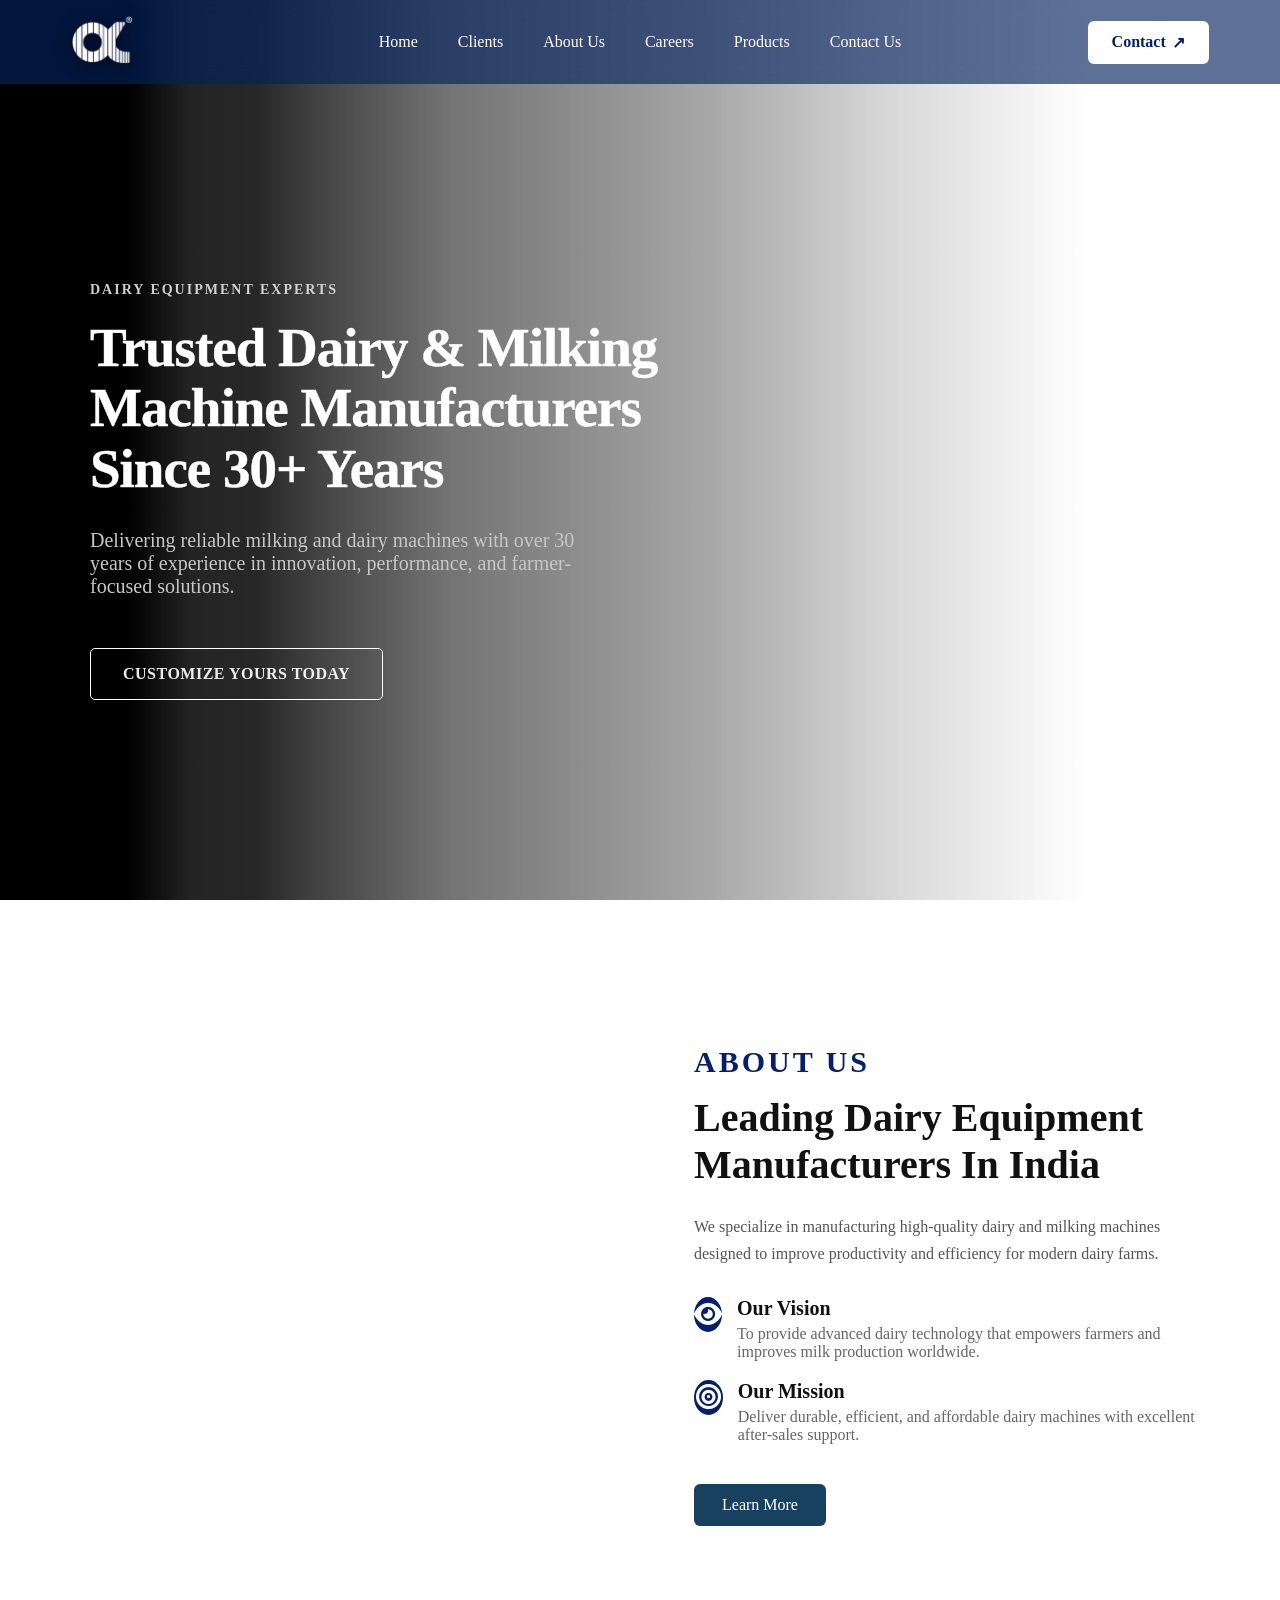
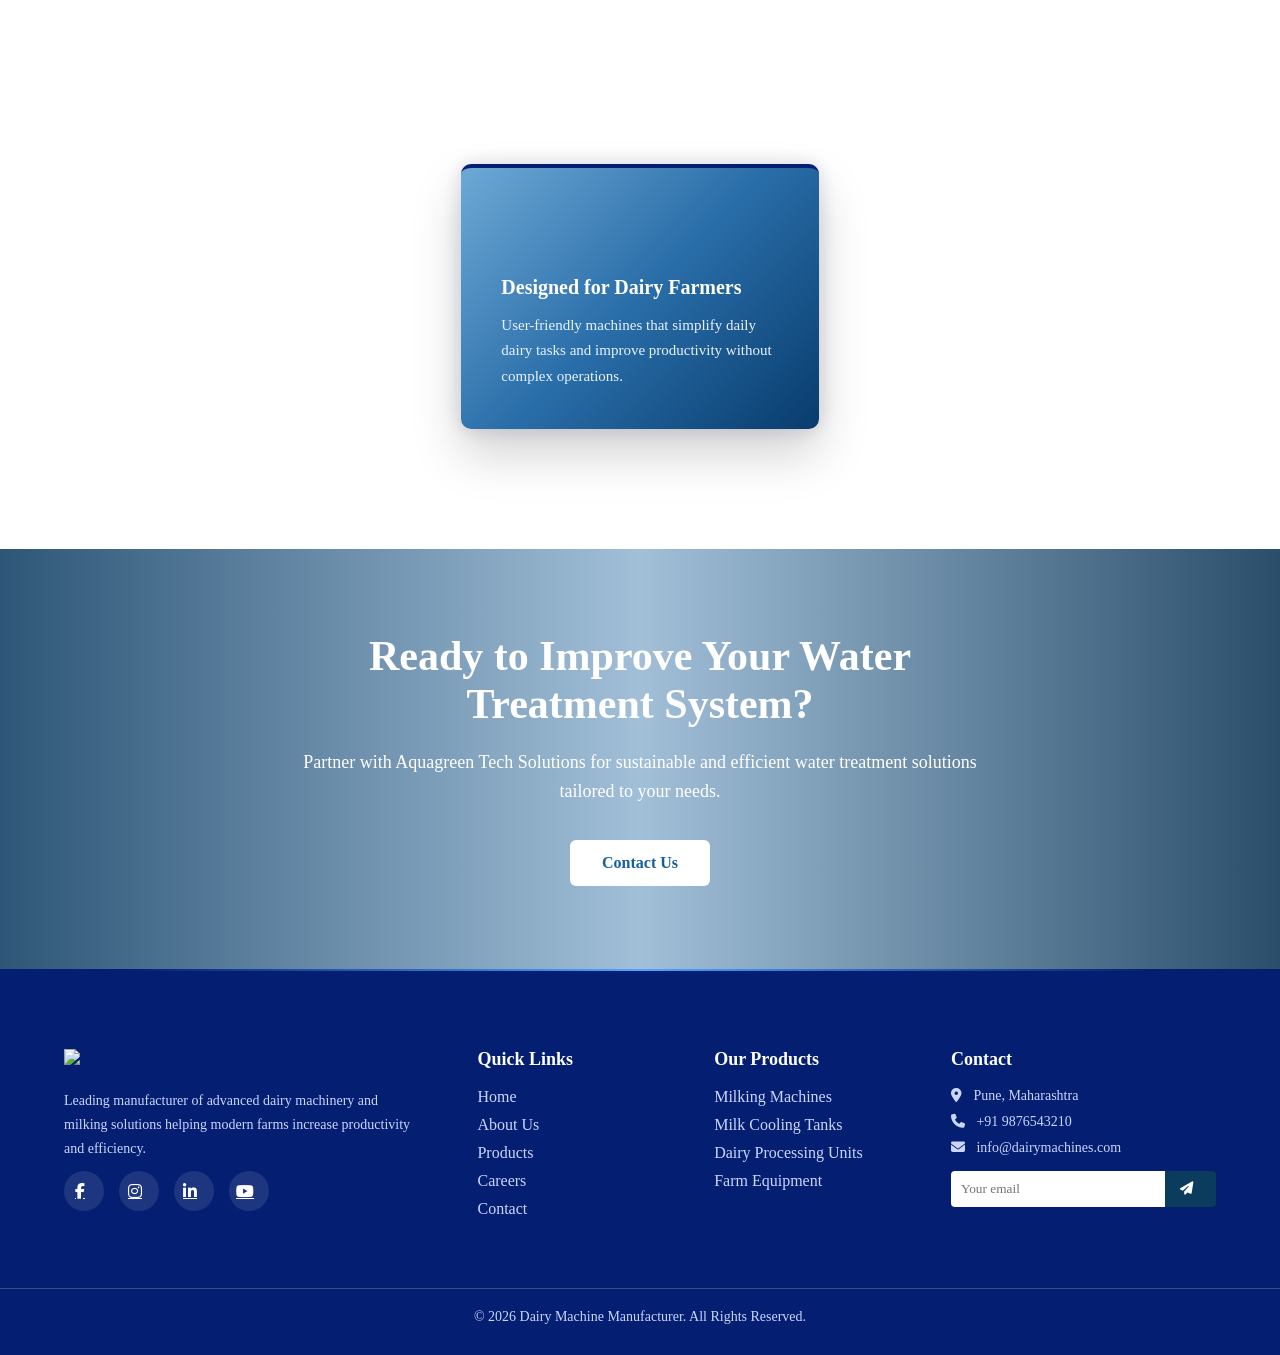
==== index.html @ 00db280b "first commit" ====
<!DOCTYPE html>
<html lang="en">

<head>

<meta charset="UTF-8">
<meta name="viewport" content="width=device-width, initial-scale=1.0">

<title>Home</title>

<link rel="stylesheet" href="css/style.css">

<link rel="stylesheet"
href="https://cdnjs.cloudflare.com/ajax/libs/font-awesome/6.5.0/css/all.min.css">
</head>

<body>


<!-- ================================================= -->
<!-- ===================== NAVBAR ===================== -->
<!-- ================================================= -->

<header class="navbar" id="navbar">

<div class="nav-wrapper">

<!-- LEFT LOGO -->

<div class="nav-left">
<img src="Images/logo.png" class="logo">
</div>


<!-- CENTER MENU -->

<nav class="nav-center">

<a href="#">Home</a>
<a href="#">Clients</a>
<a href="#">About Us</a>
<a href="#">Careers</a>
<a href="#">Products</a>
<a href="#">Contact Us</a>

</nav>


<!-- RIGHT BUTTON -->

<div class="nav-right">

<a href="#" class="contact-btn">
Contact
<span>↗</span>
</a>

</div>

</div>

</header>



<!-- ================================================= -->
<!-- ===================== HERO ======================= -->
<!-- ================================================= -->

<section class="hero">

<!-- Background Video -->

<video autoplay muted loop playsinline class="hero-video">
<source src="video/factory.mp4" type="video/mp4">
</video>

<div class="overlay"></div>


<!-- HERO CONTENT -->

<div class="hero-content fade-up">

<span class="small-heading">
DAIRY EQUIPMENT EXPERTS
</span>

<h1>
Trusted Dairy & Milking <br>
Machine Manufacturers <br>
Since 30+ Years
</h1>

<p>

Delivering reliable milking and dairy machines with over
30 years of experience in innovation, performance,
and farmer-focused solutions.

</p>

<a href="#" class="hero-btn">
CUSTOMIZE YOURS TODAY
</a>

</div>

</section>



<!-- ================================================= -->
<!-- ===================== ABOUT ====================== -->
<!-- ================================================= -->

<section class="about">

<div class="about-container">


<!-- LEFT IMAGE COLLAGE -->

<div class="about-images">

<div class="img-card main-img reveal-left">
<img src="Images/about1.jpg">
</div>

<div class="img-card top-img reveal-left">
<img src="Images/about2.jpg">
</div>

<div class="img-card bottom-img reveal-left">
<img src="Images/about3.jpg">
</div>

<div class="experience-badge reveal-left">

<span class="icon">🏆</span>

<div>
<h3>25+</h3>
<p>Years Of Experience</p>
</div>

</div>

</div>



<!-- RIGHT CONTENT -->

<div class="about-content reveal-right">

<span class="section-tag">ABOUT US</span>

<h1>
Leading Dairy Equipment <br>
Manufacturers In India
</h1>

<p class="about-text">

We specialize in manufacturing high-quality dairy
and milking machines designed to improve productivity
and efficiency for modern dairy farms.

</p>


<div class="about-points">

<!-- Vision -->

<div class="point">

<div class="icon">
<i class="fa-solid fa-eye"></i>
</div>

<div>

<h4>Our Vision</h4>

<p>
To provide advanced dairy technology that empowers
farmers and improves milk production worldwide.
</p>

</div>

</div>


<!-- Mission -->

<div class="point">

<div class="icon">
<i class="fa-solid fa-bullseye"></i>
</div>

<div>

<h4>Our Mission</h4>

<p>
Deliver durable, efficient, and affordable dairy
machines with excellent after-sales support.
</p>

</div>

</div>

</div>


<a href="#" class="about-btn">
Learn More
</a>

</div>

</div>

</section>



<!-- ================================================= -->
<!-- ================== PRODUCT SECTION =============== -->
<!-- ================================================= -->

<section class="product-section">


<div class="section-head reveal">

<span>OUR PRODUCTS</span>

<h2>Dairy Equipment & Milking Machines</h2>

</div>

<div class="product-wrapper reveal">

<!-- LEFT CONTENT -->
<div class="product-left reveal">

<!-- PRODUCT CONTENT WRAPPER (For Animation) -->
<div id="productContent">
<h2 id="title">Milk Analyzers</h2>
<h4 id="subtitle">
Automatic Pallet Wrapper
</h4>

<p id="description">
We specialize in manufacturing high-quality dairy
machines designed to improve productivity
and efficiency for modern dairy farms.
</p>

<button class="read-btn reveal">
READ MORE →
</button>

</div>


<!-- NAVIGATION LINES -->

<div class="nav-lines reveal">

<span onclick="changeProduct(0)"
class="line active"></span>

<span onclick="changeProduct(1)"
class="line"></span>

<span onclick="changeProduct(2)"
class="line"></span>

<span onclick="changeProduct(3)"
class="line"></span>

</div>
</div>

<!-- RIGHT IMAGE -->

<div class="product-right reveal">

<div class="product-image-box">

<img id="productImage"
src="Images/REIL-EMT.png">
</div>
</div>
</div>
</section>


<!-- =============================== -->
<!-- WHY CHOOSE US -->
<!-- =============================== -->

<section class="why-section reveal">

<div class="why-container">

<div class="why-top reveal">

<div class="why-left reveal">

<span>WHY CHOOSE US</span>

<h2>Make Your Dairy Operations Trustworthy</h2>

</div>


<div class="why-right reveal">

<p>
Our dairy and milking machines are designed to deliver reliability, hygiene, and efficiency for modern dairy farms.
With years of engineering expertise, we help farmers
increase productivity while maintaining milk quality.
</p>

<a href="#" class="why-btn reveal">Know More</a>

</div>

</div>


<div class="why-cards reveal">

<div class="why-card reveal">

<div class="icon-circle reveal">
<i class="fa-solid fa-gears"></i>
</div>

<h3>Advanced Milking Technology</h3>

<p>
Our machines use modern dairy engineering
to ensure faster and hygienic milking operations
for every farm.
</p>

</div>



<div class="why-card middle-card reveal">

<div class="icon-circle reveal">
<i class="fa-solid fa-cow"></i>
</div>

<h3>Designed for Dairy Farmers</h3>

<p>
User-friendly machines that simplify
daily dairy tasks and improve productivity
without complex operations.
</p>

</div>



<div class="why-card reveal">

<div class="icon-circle reveal">
<i class="fa-solid fa-award"></i>
</div>

<h3>Durable & Reliable Machines</h3>

<p>
Built using high quality components
to ensure long life, reliability,
and consistent performance.
</p>
</div>
</div>
</div>
</section>

<!-- ======================contact section====================== -->

<section class="contact-cta reveal">

  <!-- Background Video -->
  <video autoplay muted loop playsinline class="cta-video">
    <source src="video/milk.mp4" type="video/mp4">
  </video>

  <!-- Blue Gradient Overlay -->
  <div class="cta-overlay"></div>

  <!-- Content -->
  <div class="cta-content reveal">
    <h2>Ready to Improve Your Water Treatment System?</h2>
   <p>
      Partner with Aquagreen Tech Solutions for sustainable and
      efficient water treatment solutions tailored to your needs.
    </p>
    <a href="contact.html" class="cta-btn reveal">Contact Us</a>
  </div>
</section>

<!-- ======================footer========================= -->
 <footer class="footer reveal">

<div class="footer-container">

<!-- COLUMN 1 -->

<div class="footer-col footer-brand">

<img src="images/logo.png" class="footer-logo">

<p>
Leading manufacturer of advanced dairy machinery and milking
solutions helping modern farms increase productivity and efficiency.
</p>

<div class="footer-social">

<a href="#"><i class="fab fa-facebook-f"></i></a>
<a href="#"><i class="fab fa-instagram"></i></a>
<a href="#"><i class="fab fa-linkedin-in"></i></a>
<a href="#"><i class="fab fa-youtube"></i></a>

</div>

</div>

<!-- COLUMN 2 -->

<div class="footer-col">

<h3>Quick Links</h3>

<ul>
<li><a href="#">Home</a></li>
<li><a href="#">About Us</a></li>
<li><a href="#">Products</a></li>
<li><a href="#">Careers</a></li>
<li><a href="#">Contact</a></li>
</ul>

</div>

<!-- COLUMN 3 -->

<div class="footer-col">

<h3>Our Products</h3>

<ul>
<li><a href="#">Milking Machines</a></li>
<li><a href="#">Milk Cooling Tanks</a></li>
<li><a href="#">Dairy Processing Units</a></li>
<li><a href="#">Farm Equipment</a></li>
</ul>

</div>

<!-- COLUMN 4 -->

<div class="footer-col">

<h3>Contact</h3>

<p><i class="fa-solid fa-location-dot"></i> Pune, Maharashtra</p>
<p><i class="fa-solid fa-phone"></i> +91 9876543210</p>
<p><i class="fa-solid fa-envelope"></i> info@dairymachines.com</p>

<div class="newsletter">

<input type="email" placeholder="Your email">
<button><i class="fa-solid fa-paper-plane"></i></button>
</div>
</div>
</div>
<!-- BOTTOM -->
<div class="footer-bottom">
<p>© 2026 Dairy Machine Manufacturer. All Rights Reserved.</p>
</div>
</footer>

<script src="js/script.js"></script>

</body>
</html>
---- css/style.css ----
*{
margin:0;
padding:0;
box-sizing:border-box;
font-family:Segoe UI;
}

body{
background:#fff;
}

html{
scroll-behavior:smooth;
}

/* =============animation============ */

.reveal{
opacity:0;
transform:translateY(60px);
transition:all 0.8s ease;
}

.reveal.active{
opacity:1;
transform:translateY(0);
}

.reveal-left{
opacity:0;
transform:translateX(-80px);
transition:all 0.8s ease;
}

.reveal-right{
opacity:0;
transform:translateX(80px);
transition:all 0.8s ease;
}

.reveal-left.active,
.reveal-right.active{
opacity:1;
transform:translateX(0);
}

.parallax{
transform:translateY(0);
transition:transform 0.2s ease-out;
}

/* ==================NAVBAR============== */

.navbar{
position:fixed;
top:0;
width:100%;

background:rgba(4, 34, 94, 0.645);   /* transparent dark */

backdrop-filter:blur(10px);
-webkit-backdrop-filter:blur(10px);

padding:15px 0;
z-index:1000;

transition:0.4s;
}

.nav-wrapper{
width:92%;
margin:auto;
display:grid;
grid-template-columns:1fr auto 1fr;
align-items:center;
}

/* LEFT */
.nav-left{
justify-self:start;
}

.logo{
height:50px;
margin-left: 20px;
filter:drop-shadow(0 3px 8px rgba(0,0,0,0.6));
}

/* CENTER MENU */
.nav-center{
display:flex;
gap:40px;
justify-content:center;
}

.nav-center a{
color:rgb(255, 255, 255);
text-decoration:none;
font-size:16px;
font-weight:500;
position:relative;
}

/* UNDERLINE EFFECT */

.nav-center a::after{
content:"";
position:absolute;
width:0;
height:2px;
background:white;
bottom:-6px;
left:50%;
transform:translateX(-50%);
transition:0.3s;
}

.nav-center a:hover::after{
width:100%;
}

/* RIGHT BUTTON */
.nav-right{
justify-self:end;
}

.contact-btn{
background:#ffffff;
color:#041f71;
padding:12px 24px;
border-radius:6px;
text-decoration:none;
font-weight:600;
display:flex;
align-items:center;
gap:6px;
transition:0.3s;
border-color: #fff;
margin-right: 20px;
}

.contact-btn:hover{
background:#02304fe9;
color:white;
border:2px solid #ffffff;       
transform:translateY(-3px);
}


/* GLASSMORPHISM ON SCROLL */
.navbar.scrolled{
background:rgba(4, 34, 94, 0.76);
backdrop-filter:blur(12px);
border-bottom:1px solid rgba(255,255,255,0.1);
}

/* ================= HERO ================= */


/* HERO SECTION */

.hero{
position:relative;
height:100vh;
width:100%;
display:flex;
align-items:center;
padding-left:90px;
overflow:hidden;
border-bottom-right-radius:200px;
}

/* BACKGROUND IMAGE */
.hero-video{
position:absolute;
top:0;
left:0;
width:100%;
height:100%;
object-fit:cover;
z-index:-2;
pointer-events:none;
/* optional slight dim */
filter:brightness(0.75);

}

/* LEFT WHITE GRADIENT OVERLAY */

.overlay{
position:absolute;
top:0;
left:0;
width:100%;
height:100%;

/* background:linear-gradient(
to right,
rgba(250, 250, 250, 0.96) 10%,
rgba(250, 250, 250, 0.96) 20%,
rgba(250, 250, 250, 0.96) 30%,
rgba(255,255,255,0.85) 35%,
rgba(255,255,255,0.85) 40%,
rgba(255,255,255,0.65) 50%,
rgba(255,255,255,0.25) 65%,
rgba(255,255,255,0.25) 70%,
rgba(255,255,255,0) 80%
); */

background:linear-gradient(
to right,
rgb(0, 0, 0) 10%,
rgba(0, 0, 0, 0.86) 15%,
rgba(0, 0, 0, 0.848) 20%,
rgba(0, 0, 0, 0.737) 25%,
rgba(0,0,0,0.55) 35%,
rgba(0,0,0,0.35) 55%,
rgba(0,0,0,0.15) 70%,
rgba(0,0,0,0) 85%
);
z-index:-1;
}

/* HERO CONTENT BOX */

.hero-content{
max-width:650px;
margin-top:80px;
animation:fadeUp 1.2s ease;

}

/* SMALL RED TITLE */

.small-heading{
color:#e1e1e1e9;;
font-weight:700;
letter-spacing:2px;
font-size:14px;
}

/* BIG MAIN HEADING */

.hero-content h1{
font-size:55px;
font-weight:900;
line-height:1.1;
margin:20px 0;
color:#ffffff; 
-webkit-text-stroke:0.5px #ffffff; 
margin-bottom: 30px;
letter-spacing:-1px;

}


/* DESCRIPTION TEXT */
.hero-content p{
font-size:20px;
color:#c7c7c7;
margin-bottom:40px;
max-width:520px;
margin-top: 20px;
margin-bottom: 50px;
}

/* BUTTON */

.hero-btn{
display:inline-block;
padding:16px 32px;
background:transparent;
 color:#ffffffe9; 
border: 1px solid white;
text-decoration:none;
border-radius: 5px;
font-weight:600;
letter-spacing:0.5px;
transition:0.3s;
animation:floatBtn 3s ease-in-out infinite;
}

@keyframes floatBtn{

0%{ transform:translateY(0); }

50%{ transform:translateY(-6px); }

100%{ transform:translateY(0); }

}

/* BUTTON HOVER */

.hero-btn:hover{
background:#ffffffe9;
transform:translateY(-3px);
color: rgb(1, 39, 71);
}

/* TEXT ANIMATION */

@keyframes fadeUp{

0%{
opacity:0;
transform:translateY(40px);
}

100%{
opacity:1;
transform:translateY(0);
}

}

/* =================About section============= */

.about{
    padding: 120px 0;
    background: #ffffff;
    margin-top: 25px;
}

.about-container{
    width: 90%;
    margin: auto;
    display: grid;
    grid-template-columns: 1fr 1fr;
    align-items: conter;
    gap: 80px;
}

.about-images{
position:relative;
width:550px;
height:500px;
}

/* ALL IMAGE CARDS */

.img-card{
position:absolute;
border-radius:18px;
overflow:hidden;
box-shadow:0 15px 40px rgba(0,0,0,0.15);
}

.img-card img{
width:100%;
height:100%;
object-fit:cover;
display:block;
}

/* MAIN IMAGE */

.main-img{
width:400px;
height:360px;
right:0;
top:30px;
border:8px solid #02304fe9;
}

/* TOP SMALL IMAGE */

.top-img{
width:150px;
height:180px;
left:80px;
top:-20px;
border:6px solid white;
}

/* BOTTOM IMAGE */

.bottom-img{
width:180px;
height:180px;
right:-60px;
bottom:-10px;
border:6px solid white;
z-index:2;
}

/* EXPERIENCE BADGE */

.experience-badge{
position:absolute;
left:40px;
bottom:20px;
width: 450px;
background:#02304fe9;
color:white;
display:flex;
align-items:center;
/* gap:10px; */
padding:12px 18px;
border-radius:12px;
border:6px solid white;
box-shadow:0 10px 25px rgba(0,0,0,0.2);
z-index: 1;
}

.experience-badge h3{
font-size:22px;
margin-left:12px;
}

.experience-badge p{
font-size:14px;
margin-left:12px;
}

.icon{
font-size:25px;
}

.section-tag{
    color: #041f71;
    font-weight: 700;
    letter-spacing:3px;
    font-size:30px;
}
.about-content h1{
    font-size: 40px;
    margin: 15px 0 25px;
    color:#111;
}

.about-text{
color:#555;
line-height:1.7;
margin-bottom:30px;
}

/* POINTS */

.about-points{
display:flex;
flex-direction:column;
gap:19px;
margin-bottom:25px;
}

.point{
display:flex;
gap:15px;
align-items:flex-start;
}

.icon{
width:35px;
height:35px;
background:#041f71;
color:white;
display:flex;
align-items:center;
justify-content:center;
border-radius:50%;
font-weight:bold;
}

.point h4{
margin-bottom:5px;
color:#111;
font-size: 20px;
}

.point p{
font-size:16px;
color:#666;
}


/* BUTTON */

.about-btn{
display:inline-block;
padding:12px 28px;
background:#02304fe9;
color:white;
text-decoration:none;
border-radius:6px;
transition:0.3s;
margin-top: 15px;
}

.about-btn:hover{
transform:translateY(-3px);
background-color: white;
color: #02304fe9;
border:2px solid #02304fe9;
box-shadow:0 12px 22px rgba(0,0,0,0.3);
}

/* ===================productsection================== */

.product-section{
    padding: 130px 0;
    background: #ffffff;
    margin-top: 25px;
    margin-bottom: 30px;
}

.section-head{
text-align:center;
margin-bottom:80px;
}

.section-head span{
  color: #041f71;
    font-weight: 700;
    letter-spacing:3px;
    font-size:30px;
}

.section-head h2{
  font-size: 40px;
    margin: 20px 0 25px;
    color:#111;
}

.product-wrapper{
   width: 90%;
   height:80vh;
    margin: auto;
    display: flex;
    align-items: conter;
    gap: 100px;
    box-shadow:
0 20px 60px rgba(0,0,0,0.15),
0 0 40px rgba(4,31,113,0.15);
}


/* HOVER EFFECT */

.product-wrapper:hover{
background: rgba(255,255,255,0.08);
backdrop-filter: blur(12px);
-webkit-backdrop-filter: blur(12px);
border:1px solid rgba(255,255,255,0.2);
/* box-shadow:
0 20px 60px rgba(0,0,0,0.15),
0 0 40px rgba(4,31,113,0.15); */
transform: translateY(-8px);
} 

.product-left{
width:50%;
margin-left: 80px;
margin-top: 80px;

}

.product-left h2{
   font-size: 35px;
    margin: 20px 0 15px;
    color:#111;
}

.product-left h4{
margin-top:10px;
font-size:30px;
color:#1e5c78;
}

.product-left p{
margin-top:20px;
line-height:1.;
color:#555;
font-size:20px ;
}

.read-btn{
margin-top:25px;
background:#02304fe9;
color:white;
padding:12px 28px;
border-radius:6px;
cursor:pointer;
}

.read-btn:hover{
    transform:translateY(-3px);
background-color: white;
color: #02304fe9;
border:2px solid #02304fe9;
box-shadow:0 12px 22px rgba(0,0,0,0.3);
}


/* IMAGE */

.product-right{
width:50%;
display:flex;
justify-content:center;
align-items:center;
position:relative;
margin-top:50px; 
}

/* IMAGE BOX */

/* PRODUCT IMAGE BOX */

.product-image-box{
position:relative;
width:520px;        /* fixed width */
height:450px;       /* fixed height for all images */
display:flex;
align-items:center;
justify-content:center;
padding:40px;
background:linear-gradient(
145deg,
#ffffff,
#f3f6f9
);
border-radius:20px;
box-shadow:
/* 0 25px 60px rgba(0,0,0,0.15), */
0 35px 80px rgba(3, 58, 109, 0.545);
inset 0 1px 0 rgba(255,255,255,0.6);
transition:0.4s ease;

}


/* PRODUCT IMAGE */

.product-image-box img{
width:100%;
height:100%;
object-fit:contain;   /* keeps full image visible */
transition:0.4s ease;
animation:floatImage 6s ease-in-out infinite;

}

/* HOVER EFFECT */

.product-image-box:hover{
transform:translateY(-10px) scale(1.02);
box-shadow:
0 35px 80px rgba(3, 58, 109, 0.545);
}

.product-image-box:hover img{
transform:scale(1.05);
}



/* NAVIGATION */

.nav-lines{
margin-top:60px;
display:flex;
gap:12px;
}

.line{
width:45px;
height:6px;
background:#d0d6dd;
cursor:pointer;
transition:0.3s;
border-radius:4px;
}

.line:hover{
background:#02304fe9;
transform:scaleX(1.2);
}

.line.active{
background:#041f71;
}

@keyframes floatImage{

0%{ transform:translateY(0); }

50%{ transform:translateY(-12px); }

100%{ transform:translateY(0); }

}

#productContent,
#productImage{
transition:0.4s ease;
}



/* ========================================= */
/* PRODUCT WHOLE SECTION SLIDE ANIMATION */
/* ========================================= */

.product-wrapper{
position:relative;
overflow:hidden;
}

.slide-out-left{
animation:slideOutLeft 0.5s forwards;
}

.slide-in-right{
animation:slideInRight 0.5s forwards;
}

@keyframes slideOutLeft{

0%{
transform:translateX(0);
opacity:1;
}

100%{
transform:translateX(-200px);
opacity:0;
}

}

@keyframes slideInRight{

0%{
transform:translateX(200px);
opacity:0;
}

100%{
transform:translateX(0);
opacity:1;
}
}

/* ================================= */
/* WHY CHOOSE US */
/* ================================= */

.why-section{
background:#ffffff;
padding:120px 0;
margin-top:80px;
position:relative;
}

why-section::before{
content:"";
position:absolute;
top:220px;
left:0;
width:100%;
height:220px;
background:#f7f9fb;
z-index:-1;
}

.why-container{
width:90%;
margin:auto;
}

/* TOP AREA */
.why-top{
display:flex;
justify-content:space-between;
align-items:flex-start;
margin-bottom:80px;
gap:60px;
position:relative;
}

.why-top::after{
content:"";
position:absolute;
background:linear-gradient(
135deg,
#5fa0d6 0%,
#1c598f 50%,
#154d7e 100%
);
left:50%;
top:15px;
width:3px;
height:180px;
}

/* LEFT SIDE */
.why-left{
flex:1;
}

.why-left span{
display:block;
margin-bottom:10px;
color: #041f71;
font-weight: 700;
letter-spacing:3px;
font-size:30px;
}

.why-left h2{
font-size:42px;
line-height:1.25;
max-width:520px;
color:#111;

}

/* RIGHT SIDE */
.why-right{
flex:1;
max-width:520px;
padding-top:15px;
}

.why-right p{
color:#666;
font-size:17px;
line-height:1.7;
margin-bottom:30px;
text-align:left;
}

/* BUTTON */

.why-btn{
display:inline-block;
background:#02304fe9;
color:#fff;
padding:12px 30px;
border-radius:6px;
text-decoration:none;
font-size:15px;
font-weight:500;
box-shadow:0 8px 18px rgba(0,0,0,0.2);
transition:0.3s ease;
}

.why-btn:hover{
transform:translateY(-3px);
background-color: white;
color: #02304fe9;
border:2px solid #02304fe9;
box-shadow:0 12px 22px rgba(0,0,0,0.3);
}

/* CARDS */
.why-cards{
display:flex;
gap:40px;
align-items:flex-start;
}

/* CARD */
.why-card{
flex:1;

/* Professional gradient background */

background:linear-gradient(
135deg,
#5fa0d6 0%,
#1c598f 50%,
#154d7e 100%
);
padding:40px;
border-radius:10px;
box-shadow:0 20px 40px rgba(0,0,0,0.12);
transition:0.35s ease;
border-top:4px solid #041f71;
color:white;
}


/* MIDDLE CARD */
.middle-card{
margin-top:60px;
background:linear-gradient(
135deg,
#6ea9d6 0%,
#296da8 50%,
#083c6d 100%
);

box-shadow:
0 25px 50px rgba(0,0,0,0.18),
0 0 20px rgba(4,31,113,0.15);
}

/* ICON */
.icon-circle{
width:46px;
height:46px;

background:linear-gradient(
135deg,
#041f71,
#0b3c5d
);
color:#fff;
border-radius:50%;
display:flex;
align-items:center;
justify-content:center;
margin-bottom:22px;
font-size:18px;
box-shadow:0 10px 20px rgba(0,0,0,0.3);
}

/* CARD TEXT */
.why-card h3{
font-size:20px;
margin-bottom:14px;
color:#ffffff;
}


.why-card p{
font-size:15px;
line-height:1.7;
color:#e9f2ff;
max-width:280px;
}

/* HOVER */
.why-card:hover{
transform:translateY(-12px);
box-shadow:0 30px 60px rgba(0,0,0,0.18);
}


/* CONTACT CTA SECTION */

.contact-cta{
position:relative;
height:420px;
display:flex;
align-items:center;
justify-content:center;
text-align:center;
overflow:hidden;
color:white;
}

/* VIDEO BACKGROUND */

.cta-video{
position:absolute;
top:0;
left:0;
width:100%;
height:100%;
object-fit:cover;
z-index:-2;
.cta-video{
filter: brightness(0.5) contrast(1.1);
}
}


/* BLUE GRADIENT OVERLAY */

.cta-overlay{
position:absolute;
top:0;
left:0;
width:100%;
height:100%;
background: linear-gradient(
90deg,
rgba(6, 54, 94, 0.844),
rgba(21,95,156,0.4),
rgba(4, 46, 80, 0.847)
);
z-index:-1;
}


/* CONTENT */

.cta-content{
max-width:750px;
padding:20px;
}

.cta-content h2{
font-size:42px;
margin-bottom:20px;
font-weight:700;
color: White;
}

.cta-content p{
font-size:18px;
margin-bottom:35px;
line-height:1.6;
}


/* BUTTON */

.cta-btn{
display:inline-block;
padding:14px 32px;
background:white;
color:#155f9c;
font-weight:600;
text-decoration:none;
border-radius:6px;
transition:0.3s;
}

.cta-btn:hover{
background:#041f71;
color: white;
transform:translateY(-3px);

}

/* ========================= */
/* FOOTER */
/* ========================= */

.footer{
background:#041f71;
color:white;
padding:80px 0 30px;
position:relative;

}

/* subtle glow line */
.footer::before{
content:"";
position:absolute;
top:0;
left:50%;
transform:translateX(-50%);
width:80%;
height:2px;
background:linear-gradient(
90deg,
transparent,
#4fa3ff,
transparent
);
}

.footer-container{
width:90%;
margin:auto;
display:grid;
grid-template-columns:2fr 1fr 1fr 1.5fr;

gap:60px;
}

/* LOGO */
.footer-logo{
width:140px;
margin-bottom:20px;
}

/* BRAND TEXT */
.footer-brand p{
color:#cbd6ff;
line-height:1.7;
margin-bottom:25px;
}

/* SOCIAL ICONS */

.footer-social{
display:flex;
gap:15px;
}

.footer-social a{
width:40px;
height:40px;
display:flex;
align-items:center;
justify-content:center;
background:rgba(255,255,255,0.1);
border-radius:50%;
color:white;
transition:0.3s;
}

.footer-social a:hover{
background:white;
color:#041f71;
transform:translateY(-4px);
}

/* TITLES */

.footer-col h3{
margin-bottom:18px;
font-size:18px;
}

/* LINKS */

.footer-col ul{
list-style:none;
}

.footer-col ul li{
margin-bottom:10px;
}

.footer-col ul li a{
color:#cbd6ff;
text-decoration:none;
transition:0.3s;
}

.footer-col ul li a:hover{
color:white;
padding-left:5px;
}

/* CONTACT TEXT */

.footer-col p{
color:#cbd6ff;
margin-bottom:10px;
font-size:14px;
}

.footer-col i{
margin-right:8px;
}

/* NEWSLETTER */

.newsletter{
display:flex;
margin-top:15px;
}

.newsletter input{
flex:1;
padding:10px;
border:none;
outline:none;
border-radius:4px 0 0 4px;
}

.newsletter button{
background:#0B3C5D;
border:none;
padding:10px 15px;
color:white;
border-radius:0 4px 4px 0;
cursor:pointer;
}

/* BOTTOM */

.footer-bottom{
text-align:center;
margin-top:60px;
padding-top:20px;
border-top:1px solid rgba(255,255,255,0.2);
font-size:14px;
color:#cbd6ff;
}
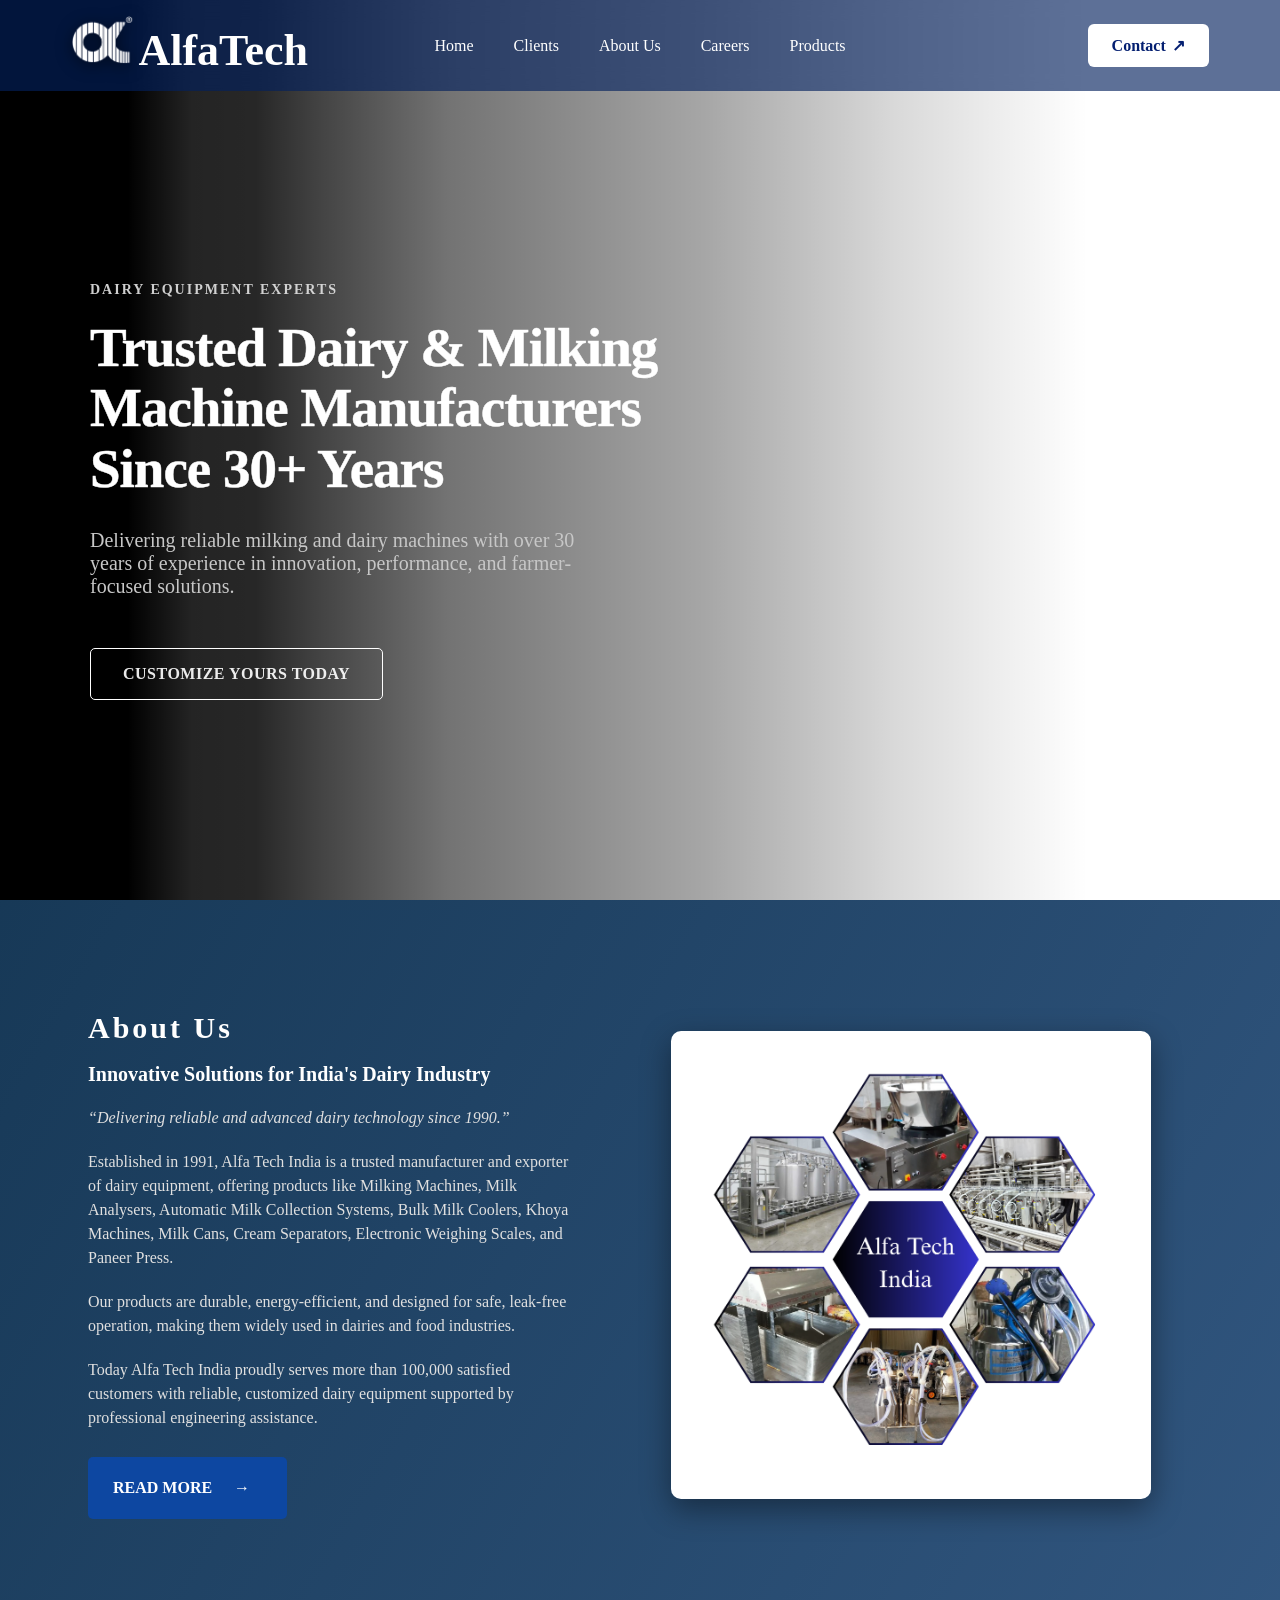
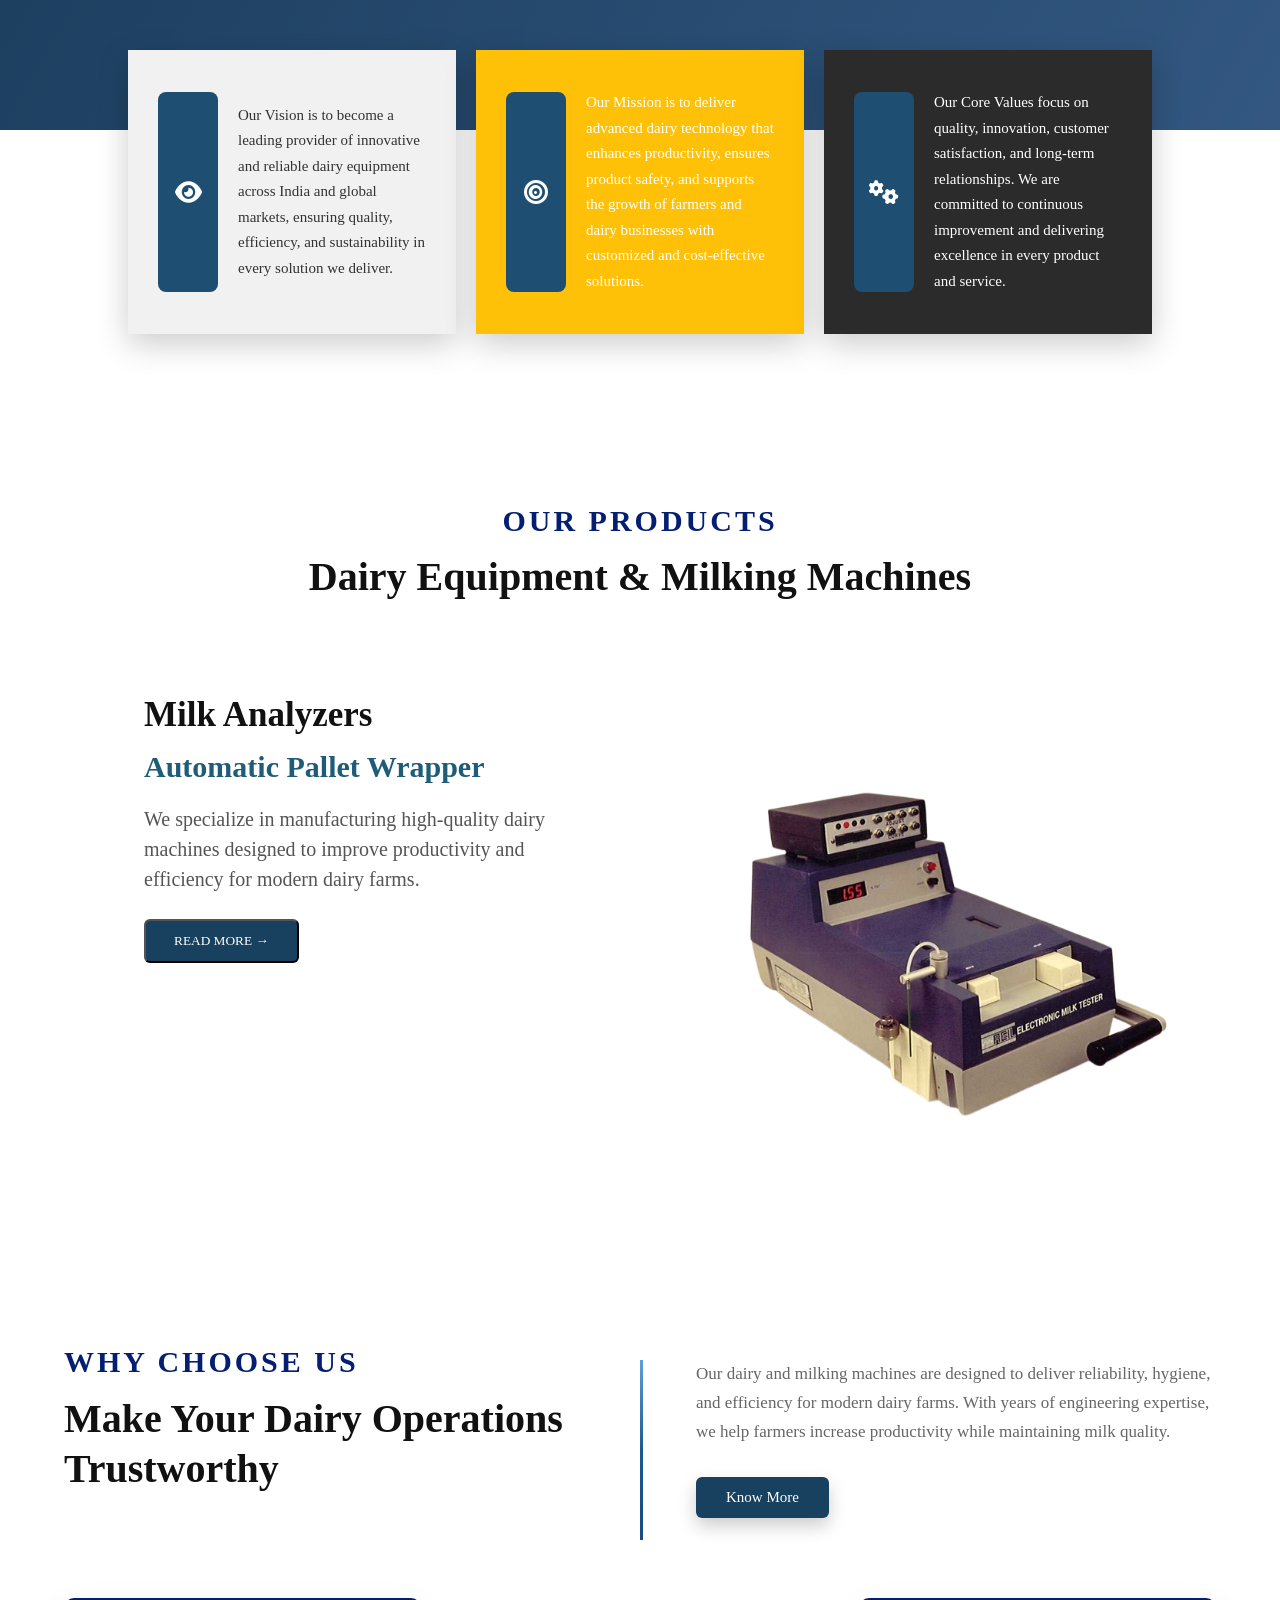
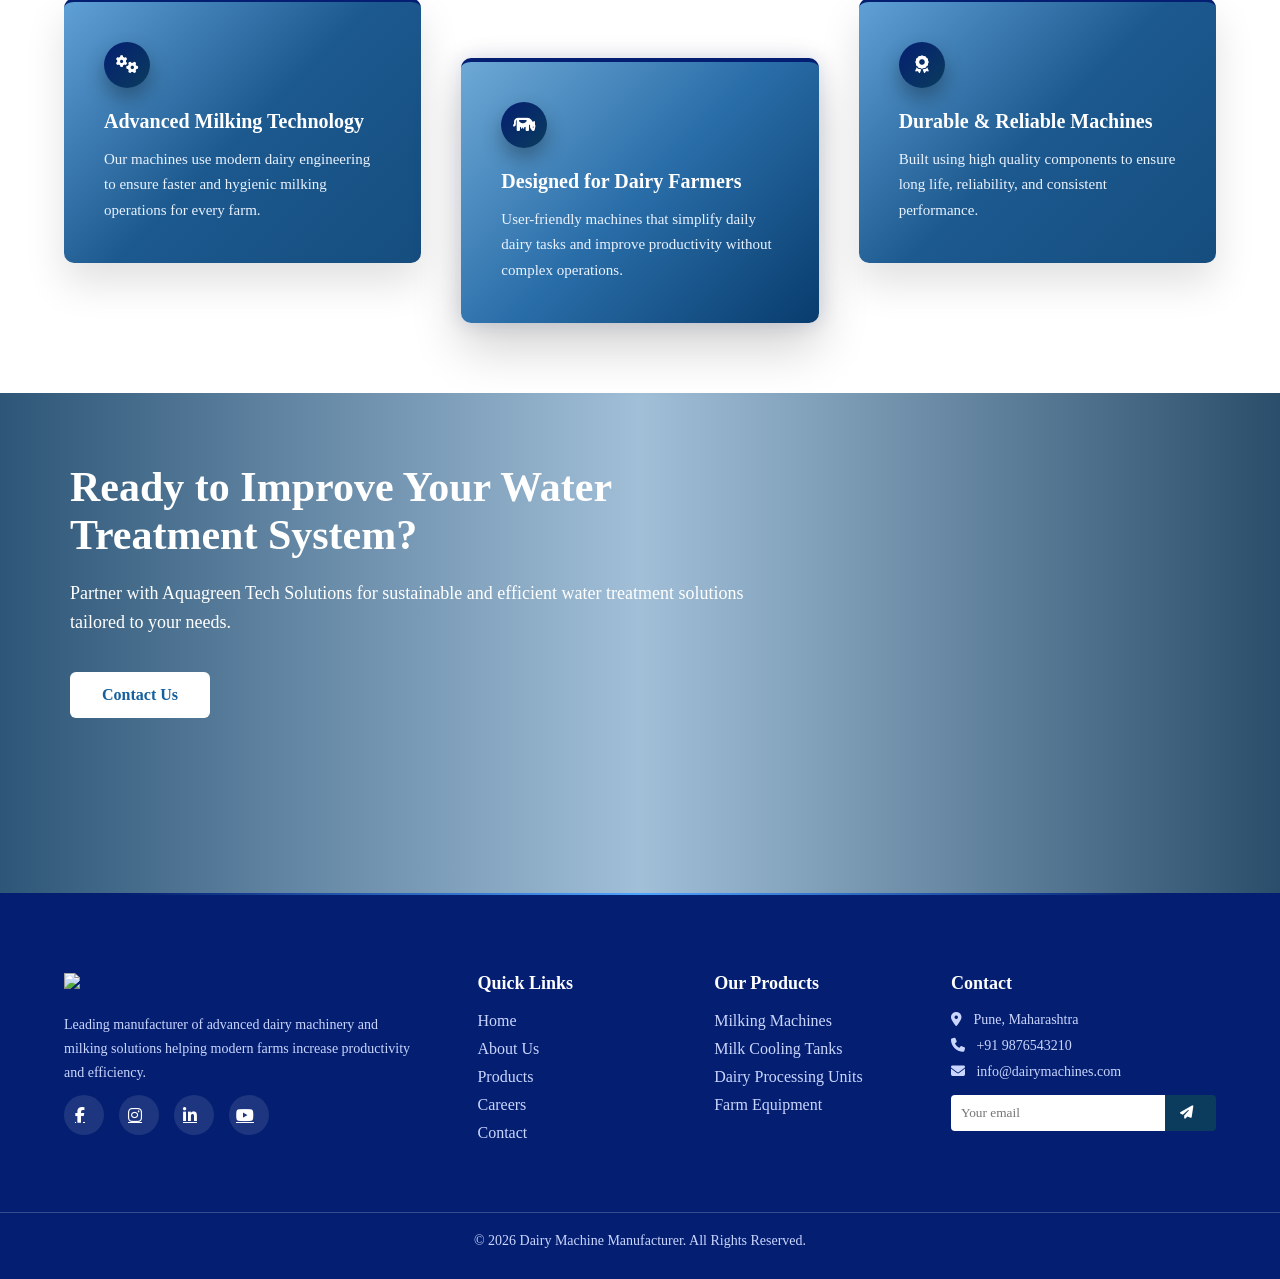
==== commit 90567625: "Contact Page and Some Section Changed" ====
--- a/index.html
+++ b/index.html
@@ -29,6 +29,7 @@
 
 <div class="nav-left">
 <img src="Images/logo.png" class="logo">
+<span>AlfaTech</span>
 </div>
 
 
@@ -36,12 +37,11 @@
 
 <nav class="nav-center">
 
-<a href="#">Home</a>
-<a href="#">Clients</a>
-<a href="#">About Us</a>
-<a href="#">Careers</a>
-<a href="#">Products</a>
-<a href="#">Contact Us</a>
+<a href="index.html">Home</a>
+<a href="clients.html">Clients</a>
+<a href="about.html">About Us</a>
+<a href="careers.html">Careers</a>
+<a href="product.html">Products</a>
 
 </nav>
 
@@ -50,7 +50,7 @@
 
 <div class="nav-right">
 
-<a href="#" class="contact-btn">
+<a href="contact.html" class="contact-btn">
 Contact
 <span>↗</span>
 </a>
@@ -114,120 +114,77 @@
 <!-- ===================== ABOUT ====================== -->
 <!-- ================================================= -->
 
-<section class="about">
-
-<div class="about-container">
-
-
-<!-- LEFT IMAGE COLLAGE -->
-
-<div class="about-images">
-
-<div class="img-card main-img reveal-left">
-<img src="Images/about1.jpg">
-</div>
-
-<div class="img-card top-img reveal-left">
-<img src="Images/about2.jpg">
-</div>
-
-<div class="img-card bottom-img reveal-left">
-<img src="Images/about3.jpg">
-</div>
-
-<div class="experience-badge reveal-left">
-
-<span class="icon">🏆</span>
-
-<div>
-<h3>25+</h3>
-<p>Years Of Experience</p>
-</div>
-
-</div>
-
-</div>
-
-
-
-<!-- RIGHT CONTENT -->
-
-<div class="about-content reveal-right">
-
-<span class="section-tag">ABOUT US</span>
-
-<h1>
-Leading Dairy Equipment <br>
-Manufacturers In India
-</h1>
-
-<p class="about-text">
-
-We specialize in manufacturing high-quality dairy
-and milking machines designed to improve productivity
-and efficiency for modern dairy farms.
-
-</p>
-
-
-<div class="about-points">
-
-<!-- Vision -->
-
-<div class="point">
-
-<div class="icon">
-<i class="fa-solid fa-eye"></i>
-</div>
-
-<div>
-
-<h4>Our Vision</h4>
-
-<p>
-To provide advanced dairy technology that empowers
-farmers and improves milk production worldwide.
-</p>
-
-</div>
-
-</div>
-
-
-<!-- Mission -->
-
-<div class="point">
-
-<div class="icon">
-<i class="fa-solid fa-bullseye"></i>
-</div>
-
-<div>
-
-<h4>Our Mission</h4>
-
-<p>
-Deliver durable, efficient, and affordable dairy
-machines with excellent after-sales support.
-</p>
-
-</div>
-
-</div>
-
-</div>
-
-
-<a href="#" class="about-btn">
-Learn More
-</a>
-
-</div>
-
-</div>
-
-</section>
-
+<section class="about-section reveal">
+  <div class="about-container reveal">
+
+    <!-- LEFT CONTENT -->
+    <div class="about-text reveal">
+      <h2>About Us</h2><br>
+      <h3>Innovative Solutions for India's Dairy Industry</h3>
+
+      <p class="tagline reveal">“Delivering reliable and advanced dairy technology since 1990.”</p>
+
+      <p>
+        Established in 1991, Alfa Tech India is a trusted manufacturer and exporter of dairy equipment, offering products like Milking Machines, Milk Analysers, Automatic Milk Collection Systems, Bulk Milk Coolers, Khoya Machines, Milk Cans, Cream Separators, Electronic Weighing Scales, and Paneer Press.
+      </p>
+
+      <p>
+        Our products are durable, energy-efficient, and designed for safe, leak-free operation, making them widely used in dairies and food industries.
+      </p>
+
+      <p>
+        Today Alfa Tech India proudly serves more than 100,000 satisfied customers with reliable, customized dairy equipment supported by professional engineering assistance.
+      </p>
+
+      <a href="#" class="about-btn reveal">
+        READ MORE <span>→</span>
+      </a>
+    </div>
+
+    <div class="about-image reveal">
+      <img src="Images/Alfa_Tech_India.png" alt="Dairy Equipment">
+    </div>
+
+  </div>
+</section>
+
+<section class="vm-section reveal">
+
+  <div class="vm-container reveal">
+
+    <!-- CARD 1 -->
+    <div class="vm-card light reveal">
+      <div class="vm-icon ">
+        <i class="fas fa-eye "></i>
+      </div>
+      <p>
+        Our Vision is to become a leading provider of innovative and reliable dairy equipment across India and global markets, ensuring quality, efficiency, and sustainability in every solution we deliver.
+      </p>
+    </div>
+
+    <!-- CARD 2 (CENTER YELLOW) -->
+    <div class="vm-card highlight reveal">
+      <div class="vm-icon ">
+        <i class="fas fa-bullseye "></i>
+      </div>
+      <p>
+        Our Mission is to deliver advanced dairy technology that enhances productivity, ensures product safety, and supports the growth of farmers and dairy businesses with customized and cost-effective solutions.
+      </p>
+    </div>
+
+    <!-- CARD 3 -->
+    <div class="vm-card dark reveal">
+      <div class="vm-icon ">
+        <i class="fas fa-cogs "></i>
+      </div>
+      <p>
+        Our Core Values focus on quality, innovation, customer satisfaction, and long-term relationships. We are committed to continuous improvement and delivering excellence in every product and service.
+      </p>
+    </div>
+
+  </div>
+
+</section>
 
 
 <!-- ================================================= -->
@@ -398,9 +355,9 @@
 <section class="contact-cta reveal">
 
   <!-- Background Video -->
-  <video autoplay muted loop playsinline class="cta-video">
+  <!-- <video autoplay muted loop playsinline class="cta-video">
     <source src="video/milk.mp4" type="video/mp4">
-  </video>
+  </video> -->
 
   <!-- Blue Gradient Overlay -->
   <div class="cta-overlay"></div>
@@ -450,11 +407,11 @@
 <h3>Quick Links</h3>
 
 <ul>
-<li><a href="#">Home</a></li>
-<li><a href="#">About Us</a></li>
-<li><a href="#">Products</a></li>
-<li><a href="#">Careers</a></li>
-<li><a href="#">Contact</a></li>
+<li><a href="index.html">Home</a></li>
+<li><a href="about.html">About Us</a></li>
+<li><a href="prduct.html">Products</a></li>
+<li><a href="careers.html">Careers</a></li>
+<li><a href="contact.html">Contact</a></li>
 </ul>
 
 </div>
--- a/css/style.css
+++ b/css/style.css
@@ -11,8 +11,12 @@
 
 html{
 scroll-behavior:smooth;
-}
-
+
+}
+
+html, body {
+  overflow-x: hidden;
+}
 /* =============animation============ */
 
 .reveal{
@@ -55,15 +59,11 @@
 position:fixed;
 top:0;
 width:100%;
-
 background:rgba(4, 34, 94, 0.645);   /* transparent dark */
-
 backdrop-filter:blur(10px);
 -webkit-backdrop-filter:blur(10px);
-
 padding:15px 0;
 z-index:1000;
-
 transition:0.4s;
 }
 
@@ -84,6 +84,15 @@
 height:50px;
 margin-left: 20px;
 filter:drop-shadow(0 3px 8px rgba(0,0,0,0.6));
+}
+
+.nav-left span{
+    font-size: 44px;
+    color: white;
+    align-items:center;
+    text-align: center;
+    justify-content: center;
+    font-weight: 600;
 }
 
 /* CENTER MENU */
@@ -167,7 +176,6 @@
 align-items:center;
 padding-left:90px;
 overflow:hidden;
-border-bottom-right-radius:200px;
 }
 
 /* BACKGROUND IMAGE */
@@ -316,222 +324,229 @@
 
 /* =================About section============= */
 
-.about{
-    padding: 120px 0;
-    background: #ffffff;
-    margin-top: 25px;
-}
-
-.about-container{
-    width: 90%;
-    margin: auto;
-    display: grid;
-    grid-template-columns: 1fr 1fr;
-    align-items: conter;
-    gap: 80px;
-}
-
-.about-images{
-position:relative;
-width:550px;
-height:500px;
-}
-
-/* ALL IMAGE CARDS */
-
-.img-card{
-position:absolute;
-border-radius:18px;
-overflow:hidden;
-box-shadow:0 15px 40px rgba(0,0,0,0.15);
-}
-
-.img-card img{
-width:100%;
-height:100%;
-object-fit:cover;
-display:block;
-}
-
-/* MAIN IMAGE */
-
-.main-img{
-width:400px;
-height:360px;
-right:0;
-top:30px;
-border:8px solid #02304fe9;
-}
-
-/* TOP SMALL IMAGE */
-
-.top-img{
-width:150px;
-height:180px;
-left:80px;
-top:-20px;
-border:6px solid white;
-}
-
-/* BOTTOM IMAGE */
-
-.bottom-img{
-width:180px;
-height:180px;
-right:-60px;
-bottom:-10px;
-border:6px solid white;
-z-index:2;
-}
-
-/* EXPERIENCE BADGE */
-
-.experience-badge{
-position:absolute;
-left:40px;
-bottom:20px;
-width: 450px;
-background:#02304fe9;
-color:white;
-display:flex;
-align-items:center;
-/* gap:10px; */
-padding:12px 18px;
-border-radius:12px;
-border:6px solid white;
-box-shadow:0 10px 25px rgba(0,0,0,0.2);
-z-index: 1;
-}
-
-.experience-badge h3{
-font-size:22px;
-margin-left:12px;
-}
-
-.experience-badge p{
-font-size:14px;
-margin-left:12px;
-}
-
-.icon{
-font-size:25px;
-}
-
-.section-tag{
-    color: #041f71;
+
+.about-section {
+  position: relative;
+  padding: 100px 10%;
+  color: #fff;
+  overflow: hidden;
+  background: url("../Images/about4.jpg") center/cover no-repeat;
+}
+
+/* BLUE OVERLAY */
+.about-section::before {
+  content: "";
+  position: absolute;
+  inset: 0;
+
+  background: linear-gradient(
+    120deg,
+    rgba(1, 38, 71, 0.915),
+    rgba(0, 46, 98, 0.804)
+  );
+
+  z-index: 0;
+}
+
+.about-container {
+  position: relative;
+  z-index: 2;
+  height: 70vh;
+  display: flex;
+  align-items: center;
+  justify-content: space-between;
+  gap: 100px;
+}
+
+/* LEFT CONTENT */
+.about-text {
+  flex: 1;
+  margin-top: -100px;
+  margin-left: -40px;
+}
+
+.about-text h2 {
+   color: white;
     font-weight: 700;
     letter-spacing:3px;
-    font-size:30px;
-}
-.about-content h1{
-    font-size: 40px;
-    margin: 15px 0 25px;
-    color:#111;
-}
-
-.about-text{
-color:#555;
-line-height:1.7;
-margin-bottom:30px;
-}
-
-/* POINTS */
-
-.about-points{
-display:flex;
-flex-direction:column;
-gap:19px;
-margin-bottom:25px;
-}
-
-.point{
-display:flex;
-gap:15px;
-align-items:flex-start;
-}
-
-.icon{
-width:35px;
-height:35px;
-background:#041f71;
-color:white;
-display:flex;
-align-items:center;
-justify-content:center;
-border-radius:50%;
-font-weight:bold;
-}
-
-.point h4{
-margin-bottom:5px;
-color:#111;
-font-size: 20px;
-}
-
-.point p{
-font-size:16px;
-color:#666;
-}
-
+    font-size:30px
+}
+
+.about-text h3 {
+  font-size: 20px;
+  margin-bottom: 15px;
+  color: white;
+}
+
+.about-text .tagline {
+  font-style: italic;
+  margin-bottom: 20px;
+}
+
+.about-text p {
+  margin-top:20px;
+   line-height:1.5;
+  margin-bottom: 15px;
+  color: #e0e0e0;
+}
 
 /* BUTTON */
-
-.about-btn{
-display:inline-block;
-padding:12px 28px;
-background:#02304fe9;
-color:white;
-text-decoration:none;
-border-radius:6px;
-transition:0.3s;
-margin-top: 15px;
-}
-
-.about-btn:hover{
-transform:translateY(-3px);
-background-color: white;
-color: #02304fe9;
-border:2px solid #02304fe9;
-box-shadow:0 12px 22px rgba(0,0,0,0.3);
+.about-btn {
+  display: inline-flex;
+  align-items: center;
+  gap: 10px;
+  margin-top: 12px;
+  border-radius: 5px;
+
+  background: #0d47a1;
+  padding: 12px 25px;
+  color: #fff;
+  text-decoration: none;
+  font-weight: 600;
+
+  transition: all 0.3s ease;
+}
+
+.about-btn span {
+  padding: 10px 12px;
+  transition: 0.3s;
+}
+
+.about-btn:hover {
+  background: #1565c0;
+}
+
+.about-btn:hover span {
+  transform: translateX(5px); /* arrow moves */
+}
+
+/* RIGHT HEX GRID */
+/* RIGHT IMAGE */
+.about-image {
+  flex: 1;
+  display: flex;
+  justify-content: center;
+}
+
+.about-image img {
+  width: 100%;
+  max-width: 480px;
+  border-radius: 10px;
+  box-shadow: 0 10px 30px rgba(0,0,0,0.4);
+  transition: 0.4s ease;
+  margin-top: -100px;
+}
+
+/* HOVER EFFECT (premium feel) */
+.about-image img:hover {
+  transform: scale(1.05);
+}
+
+/* SECTION OVERLAY POSITION */
+.vm-section {
+  position: relative;
+  margin-top: -80px; /* THIS creates overlap effect */
+  z-index: 5;
+  padding: 0 10%;
+}
+
+/* CONTAINER */
+.vm-container {
+  display: flex;
+  gap: 20px;
+}
+
+/* CARD BASE */
+.vm-card {
+  flex: 1;
+  display: flex;
+  gap: 20px;
+  padding: 40px 30px;
+  align-items: center;
+
+  box-shadow: 0 10px 30px rgba(0,0,0,0.2);
+}
+
+/* LEFT LIGHT CARD */
+.vm-card.light {
+  background: #f1f1f1;
+  color: #333;
+}
+
+/* CENTER YELLOW */
+.vm-card.highlight {
+  background: #ffc107;
+  color: #fff;
+}
+
+/* RIGHT DARK */
+.vm-card.dark {
+  background: #2b2b2b;
+  color: #fff;
+}
+
+/* ICON SIDE BAR */
+.vm-icon {
+  min-width: 60px;
+  height: 200px;
+
+  background: #1e4f73;
+  display: flex;
+  align-items: center;
+  justify-content: center;
+
+  border-radius: 8px;
+}
+
+.vm-icon i {
+  color: #fff;
+  font-size: 24px;
+}
+
+/* TEXT */
+.vm-card p {
+  font-size: 15px;
+  line-height: 1.7;
 }
 
 /* ===================productsection================== */
 
 .product-section{
-    padding: 130px 0;
+    padding: 20px 0;
     background: #ffffff;
-    margin-top: 25px;
-    margin-bottom: 30px;
+     margin-top: 150px;
+    margin-bottom: 3px;
+     overflow: hidden;
 }
 
 .section-head{
 text-align:center;
-margin-bottom:80px;
+
 }
 
 .section-head span{
   color: #041f71;
     font-weight: 700;
     letter-spacing:3px;
-    font-size:30px;
+    font-size:30px
 }
 
 .section-head h2{
   font-size: 40px;
-    margin: 20px 0 25px;
+    margin: 15px 0 25px;
     color:#111;
 }
 
 .product-wrapper{
    width: 90%;
-   height:80vh;
+   height:70vh;
     margin: auto;
     display: flex;
     align-items: conter;
     gap: 100px;
-    box-shadow:
-0 20px 60px rgba(0,0,0,0.15),
-0 0 40px rgba(4,31,113,0.15);
+      overflow: hidden;
+  position: relative;
+ 
 }
 
 
@@ -541,17 +556,13 @@
 background: rgba(255,255,255,0.08);
 backdrop-filter: blur(12px);
 -webkit-backdrop-filter: blur(12px);
-border:1px solid rgba(255,255,255,0.2);
-/* box-shadow:
-0 20px 60px rgba(0,0,0,0.15),
-0 0 40px rgba(4,31,113,0.15); */
 transform: translateY(-8px);
 } 
 
 .product-left{
 width:50%;
 margin-left: 80px;
-margin-top: 80px;
+margin-top: 50px;
 
 }
 
@@ -569,7 +580,7 @@
 
 .product-left p{
 margin-top:20px;
-line-height:1.;
+line-height:1.5;
 color:#555;
 font-size:20px ;
 }
@@ -595,12 +606,13 @@
 /* IMAGE */
 
 .product-right{
-width:50%;
+width:58%;
 display:flex;
 justify-content:center;
 align-items:center;
 position:relative;
-margin-top:50px; 
+margin-top:30px; 
+
 }
 
 /* IMAGE BOX */
@@ -610,21 +622,11 @@
 .product-image-box{
 position:relative;
 width:520px;        /* fixed width */
-height:450px;       /* fixed height for all images */
+height:500px;       /* fixed height for all images */
 display:flex;
 align-items:center;
 justify-content:center;
 padding:40px;
-background:linear-gradient(
-145deg,
-#ffffff,
-#f3f6f9
-);
-border-radius:20px;
-box-shadow:
-/* 0 25px 60px rgba(0,0,0,0.15), */
-0 35px 80px rgba(3, 58, 109, 0.545);
-inset 0 1px 0 rgba(255,255,255,0.6);
 transition:0.4s ease;
 
 }
@@ -645,8 +647,6 @@
 
 .product-image-box:hover{
 transform:translateY(-10px) scale(1.02);
-box-shadow:
-0 35px 80px rgba(3, 58, 109, 0.545);
 }
 
 .product-image-box:hover img{
@@ -715,31 +715,22 @@
 animation:slideInRight 0.5s forwards;
 }
 
-@keyframes slideOutLeft{
-
-0%{
-transform:translateX(0);
-opacity:1;
-}
-
-100%{
-transform:translateX(-200px);
-opacity:0;
-}
-
-}
-
-@keyframes slideInRight{
-
-0%{
-transform:translateX(200px);
-opacity:0;
-}
-
-100%{
-transform:translateX(0);
-opacity:1;
-}
+@keyframes slideOutLeft {
+  to {
+    transform: translateX(-100%);
+    opacity: 0;
+  }
+}
+
+@keyframes slideInRight {
+  from {
+    transform: translateX(100%);
+    opacity: 0;
+  }
+  to {
+    transform: translateX(0);
+    opacity: 1;
+  }
 }
 
 /* ================================= */
@@ -748,8 +739,9 @@
 
 .why-section{
 background:#ffffff;
-padding:120px 0;
-margin-top:80px;
+padding:20px 0;
+margin-top:50px;
+margin-bottom: 3px;
 position:relative;
 }
 
@@ -809,9 +801,10 @@
 }
 
 .why-left h2{
-font-size:42px;
+font-size:40px;
 line-height:1.25;
 max-width:520px;
+margin: 15px 0 15px;
 color:#111;
 
 }
@@ -943,18 +936,23 @@
 
 .contact-cta{
 position:relative;
-height:420px;
-display:flex;
-align-items:center;
-justify-content:center;
-text-align:center;
+height:500px;
+display:flex;
+
+justify-content:start;
+text-align:start;
 overflow:hidden;
 color:white;
+margin-top:50px;
+background: url('https://wallpapers.com/images/hd/milk-background-nn4uqvyma4v02ltr.jpg') center/cover no-repeat;
+
+z-index: -2;
+
 }
 
 /* VIDEO BACKGROUND */
 
-.cta-video{
+/* .cta-video{
 position:absolute;
 top:0;
 left:0;
@@ -965,7 +963,7 @@
 .cta-video{
 filter: brightness(0.5) contrast(1.1);
 }
-}
+} */
 
 
 /* BLUE GRADIENT OVERLAY */
@@ -991,6 +989,8 @@
 .cta-content{
 max-width:750px;
 padding:20px;
+margin-top: 50px;
+margin-left: 50px;
 }
 
 .cta-content h2{
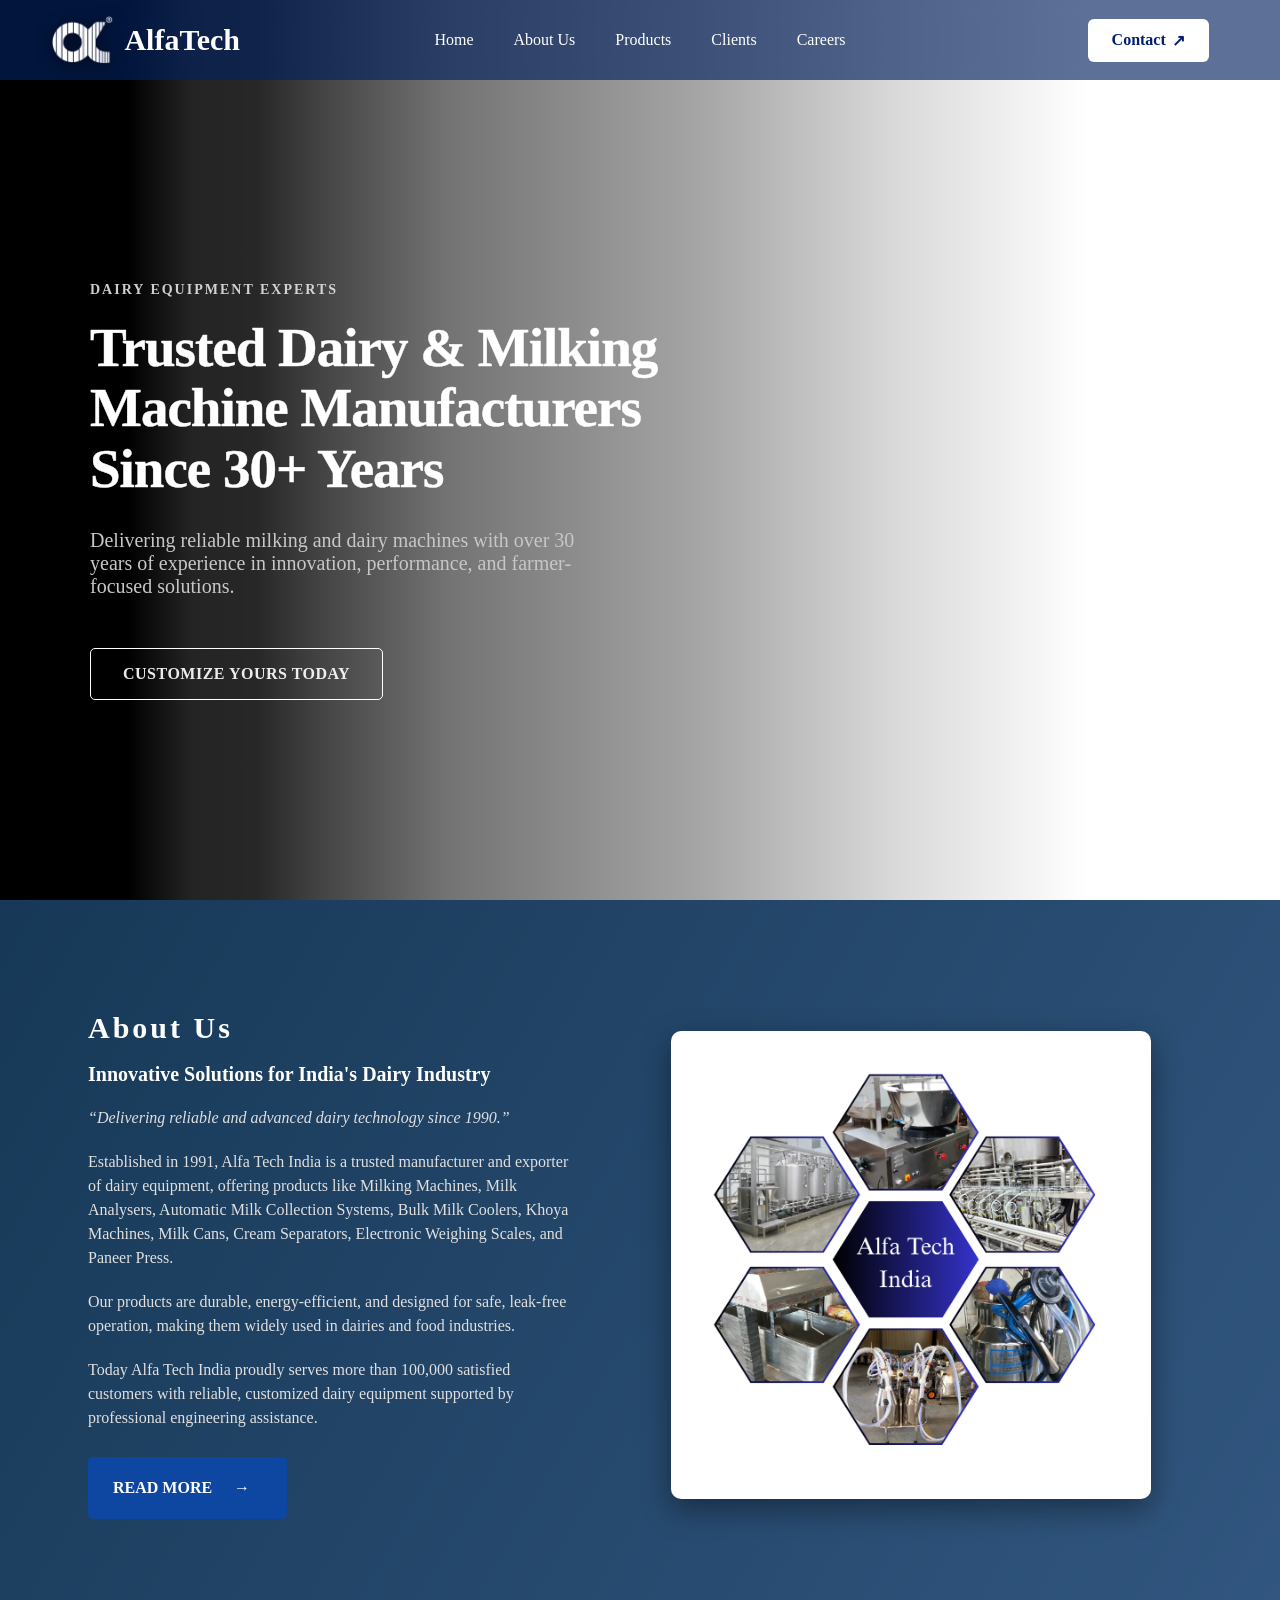
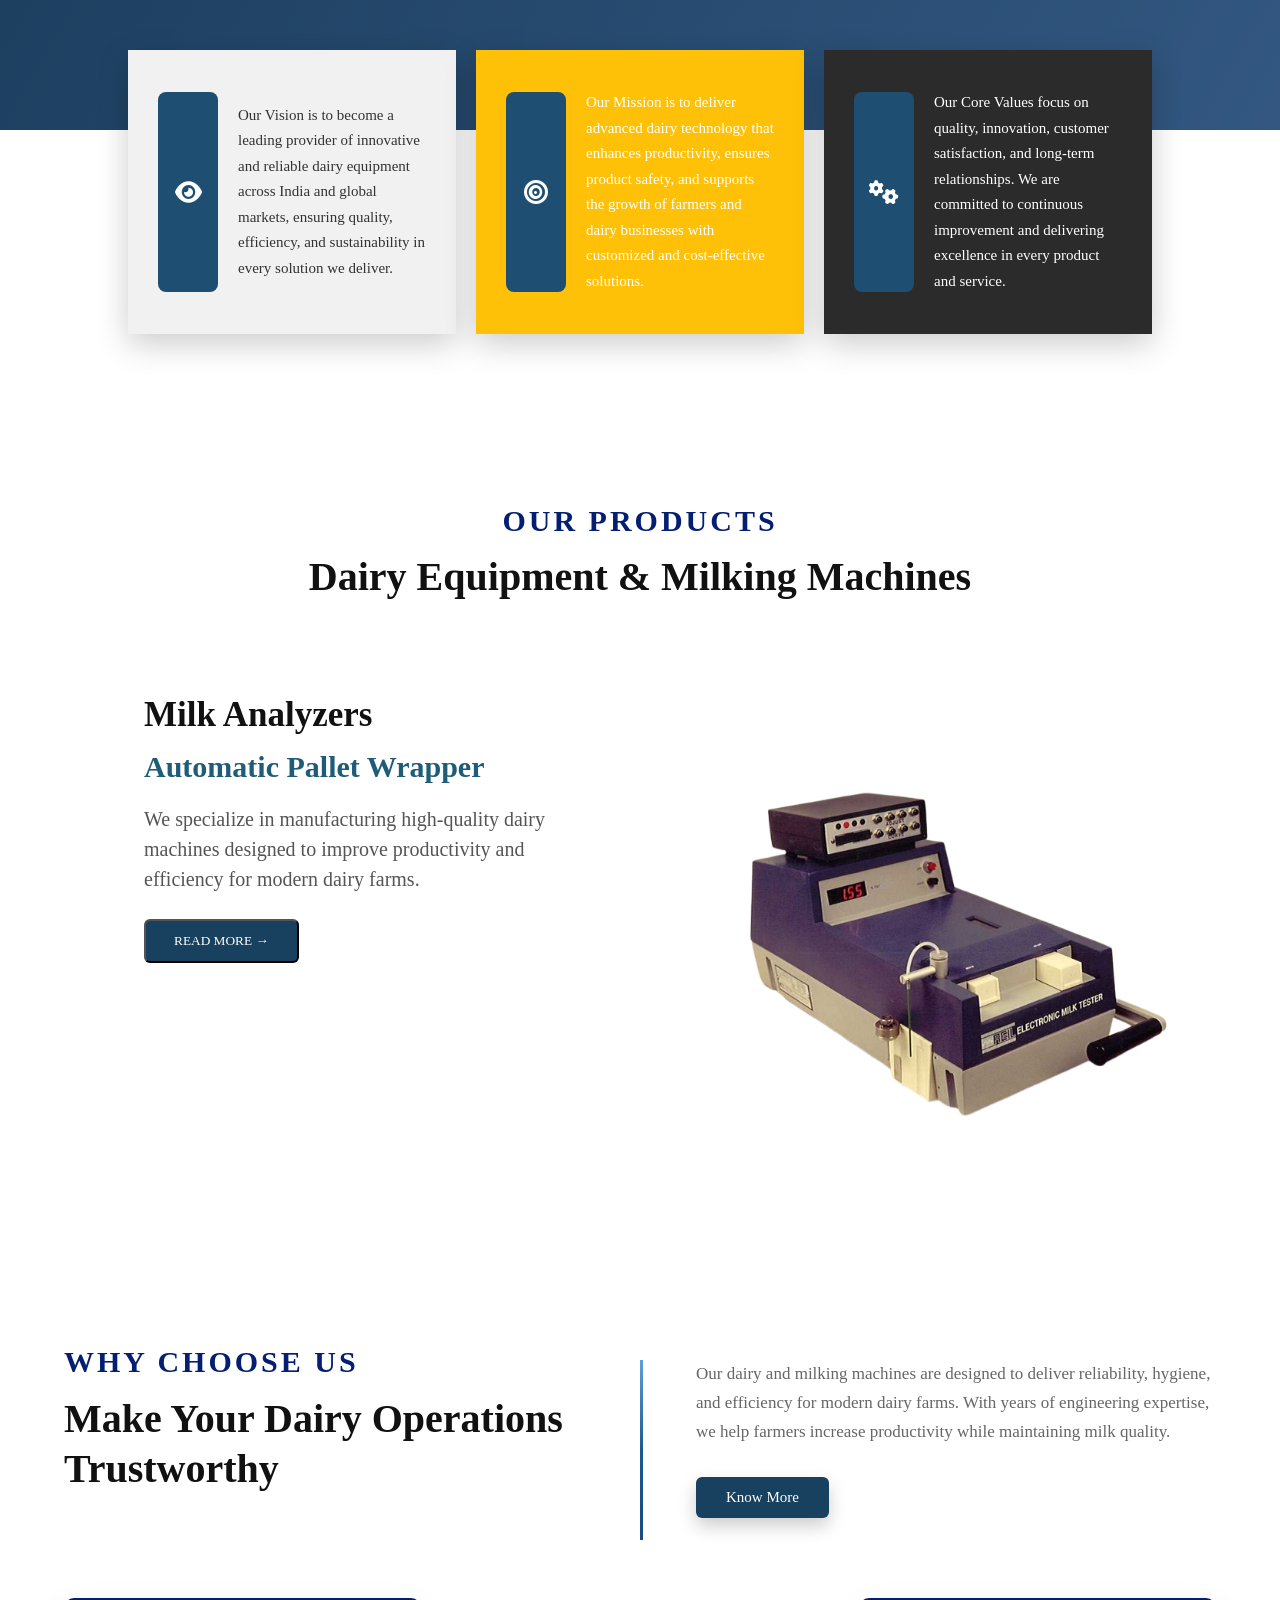
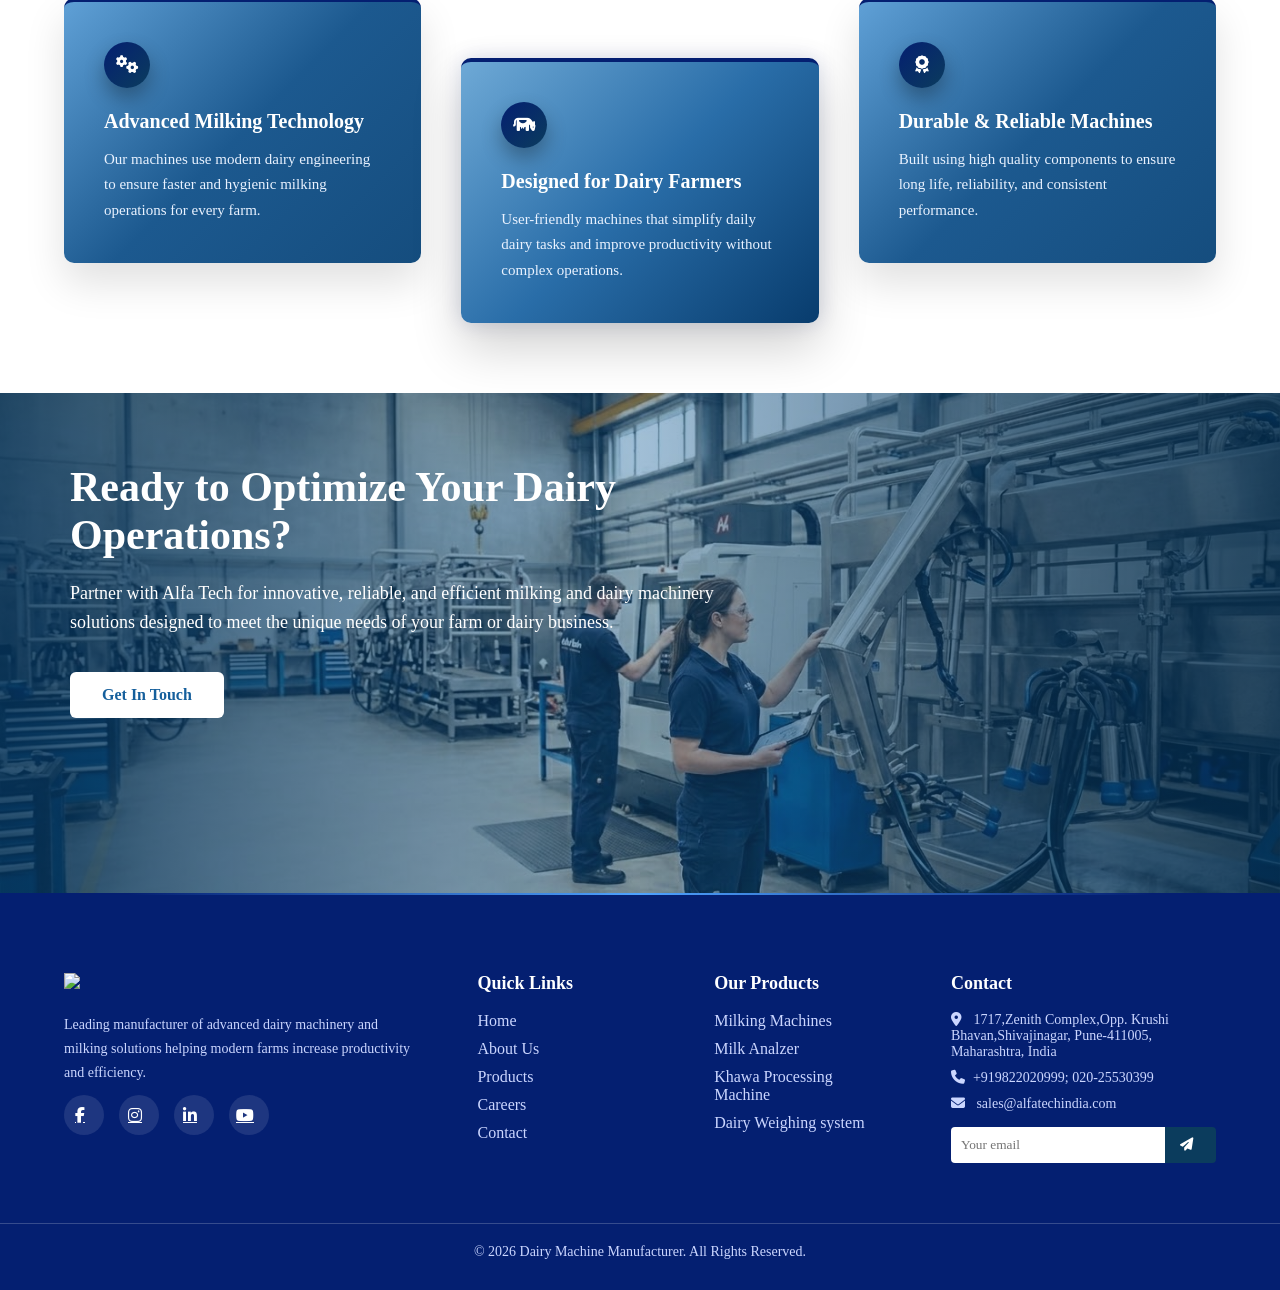
==== commit eb70ee5a: "Updates changes" ====
--- a/index.html
+++ b/index.html
@@ -38,10 +38,11 @@
 <nav class="nav-center">
 
 <a href="index.html">Home</a>
+<a href="about.html">About Us</a>
+<a href="product.html">Products</a>
 <a href="clients.html">Clients</a>
-<a href="about.html">About Us</a>
 <a href="careers.html">Careers</a>
-<a href="product.html">Products</a>
+
 
 </nav>
 
@@ -114,8 +115,8 @@
 <!-- ===================== ABOUT ====================== -->
 <!-- ================================================= -->
 
-<section class="about-section reveal">
-  <div class="about-container reveal">
+<section class="about-section ">
+  <div class="about-container ">
 
     <!-- LEFT CONTENT -->
     <div class="about-text reveal">
@@ -220,9 +221,7 @@
 and efficiency for modern dairy farms.
 </p>
 
-<button class="read-btn reveal">
-READ MORE →
-</button>
+<button class="read-btn" onclick="goToProduct(0)">READ MORE →</button>
 
 </div>
 
@@ -364,12 +363,12 @@
 
   <!-- Content -->
   <div class="cta-content reveal">
-    <h2>Ready to Improve Your Water Treatment System?</h2>
+    <h2>Ready to Optimize Your Dairy Operations?</h2>
    <p>
-      Partner with Aquagreen Tech Solutions for sustainable and
-      efficient water treatment solutions tailored to your needs.
+      Partner with Alfa Tech for innovative, reliable, 
+      and efficient milking and dairy machinery solutions designed to meet the unique needs of your farm or dairy business.
     </p>
-    <a href="contact.html" class="cta-btn reveal">Contact Us</a>
+    <a href="contact.html" class="cta-btn reveal">Get In Touch</a>
   </div>
 </section>
 
@@ -424,9 +423,9 @@
 
 <ul>
 <li><a href="#">Milking Machines</a></li>
-<li><a href="#">Milk Cooling Tanks</a></li>
-<li><a href="#">Dairy Processing Units</a></li>
-<li><a href="#">Farm Equipment</a></li>
+<li><a href="#">Milk Analzer</a></li>
+<li><a href="#">Khawa Processing Machine</a></li>
+<li><a href="#">Dairy Weighing system</a></li>
 </ul>
 
 </div>
@@ -437,9 +436,9 @@
 
 <h3>Contact</h3>
 
-<p><i class="fa-solid fa-location-dot"></i> Pune, Maharashtra</p>
-<p><i class="fa-solid fa-phone"></i> +91 9876543210</p>
-<p><i class="fa-solid fa-envelope"></i> info@dairymachines.com</p>
+<p><i class="fa-solid fa-location-dot"></i> 1717,Zenith Complex,Opp. Krushi Bhavan,Shivajinagar, Pune-411005, Maharashtra, India</p>
+<p><i class="fa-solid fa-phone"></i>+919822020999; 020-25530399</p>
+<p><i class="fa-solid fa-envelope"></i> sales@alfatechindia.com</p>
 
 <div class="newsletter">
 
--- a/css/style.css
+++ b/css/style.css
@@ -77,22 +77,23 @@
 
 /* LEFT */
 .nav-left{
-justify-self:start;
+
+  display: flex;            /* align logo + text in a row */
+    align-items: center;      /* vertically center text with logo */
+    gap: 10px;                /* spacing between logo and text */
+    justify-self: start;
 }
 
 .logo{
-height:50px;
-margin-left: 20px;
-filter:drop-shadow(0 3px 8px rgba(0,0,0,0.6));
+ height: 50px;             /* logo height */
+    filter: drop-shadow(0 3px 8px rgba(0,0,0,0.6));
 }
 
 .nav-left span{
-    font-size: 44px;
+     font-size: 30px;        /* small, readable text relative to logo */
     color: white;
-    align-items:center;
-    text-align: center;
-    justify-content: center;
     font-weight: 600;
+    line-height: 1;  
 }
 
 /* CENTER MENU */
@@ -944,7 +945,7 @@
 overflow:hidden;
 color:white;
 margin-top:50px;
-background: url('https://wallpapers.com/images/hd/milk-background-nn4uqvyma4v02ltr.jpg') center/cover no-repeat;
+background: url('/Images/contact.jpg') center/cover no-repeat;
 
 z-index: -2;
 
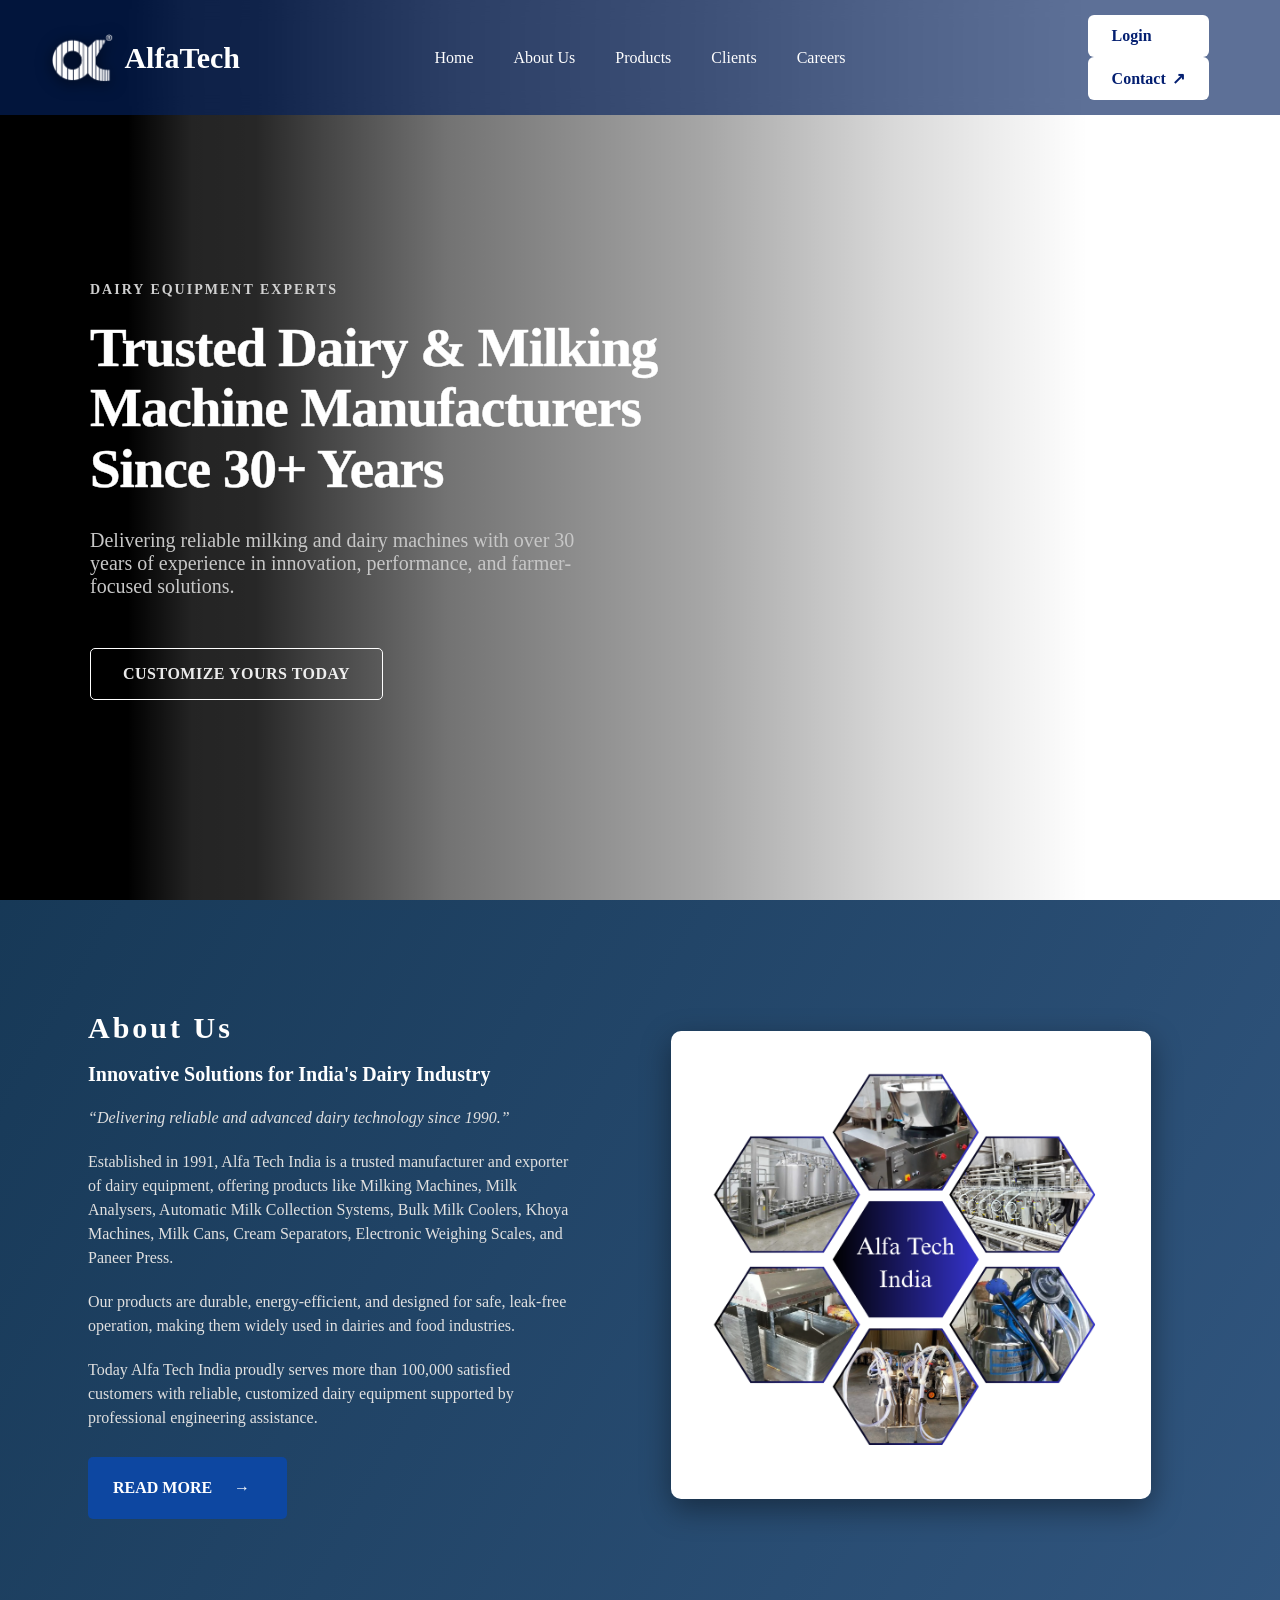
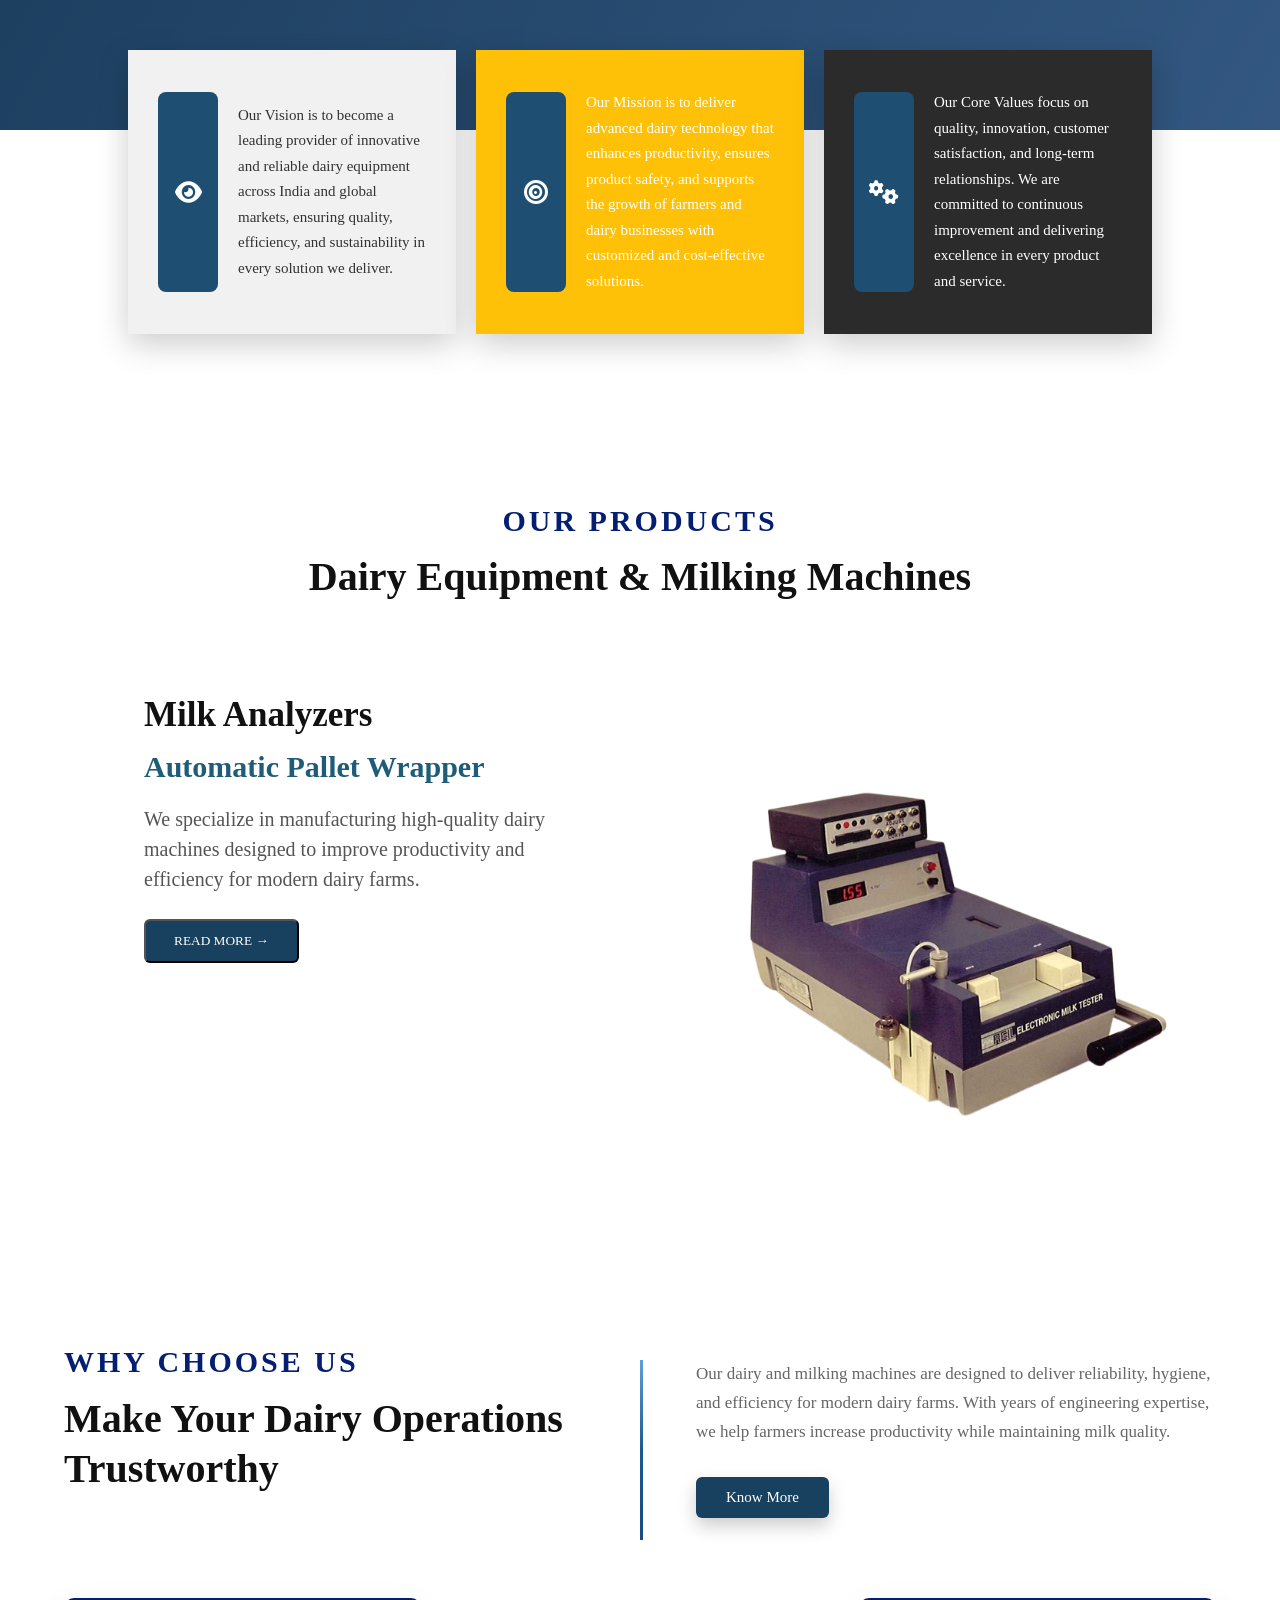
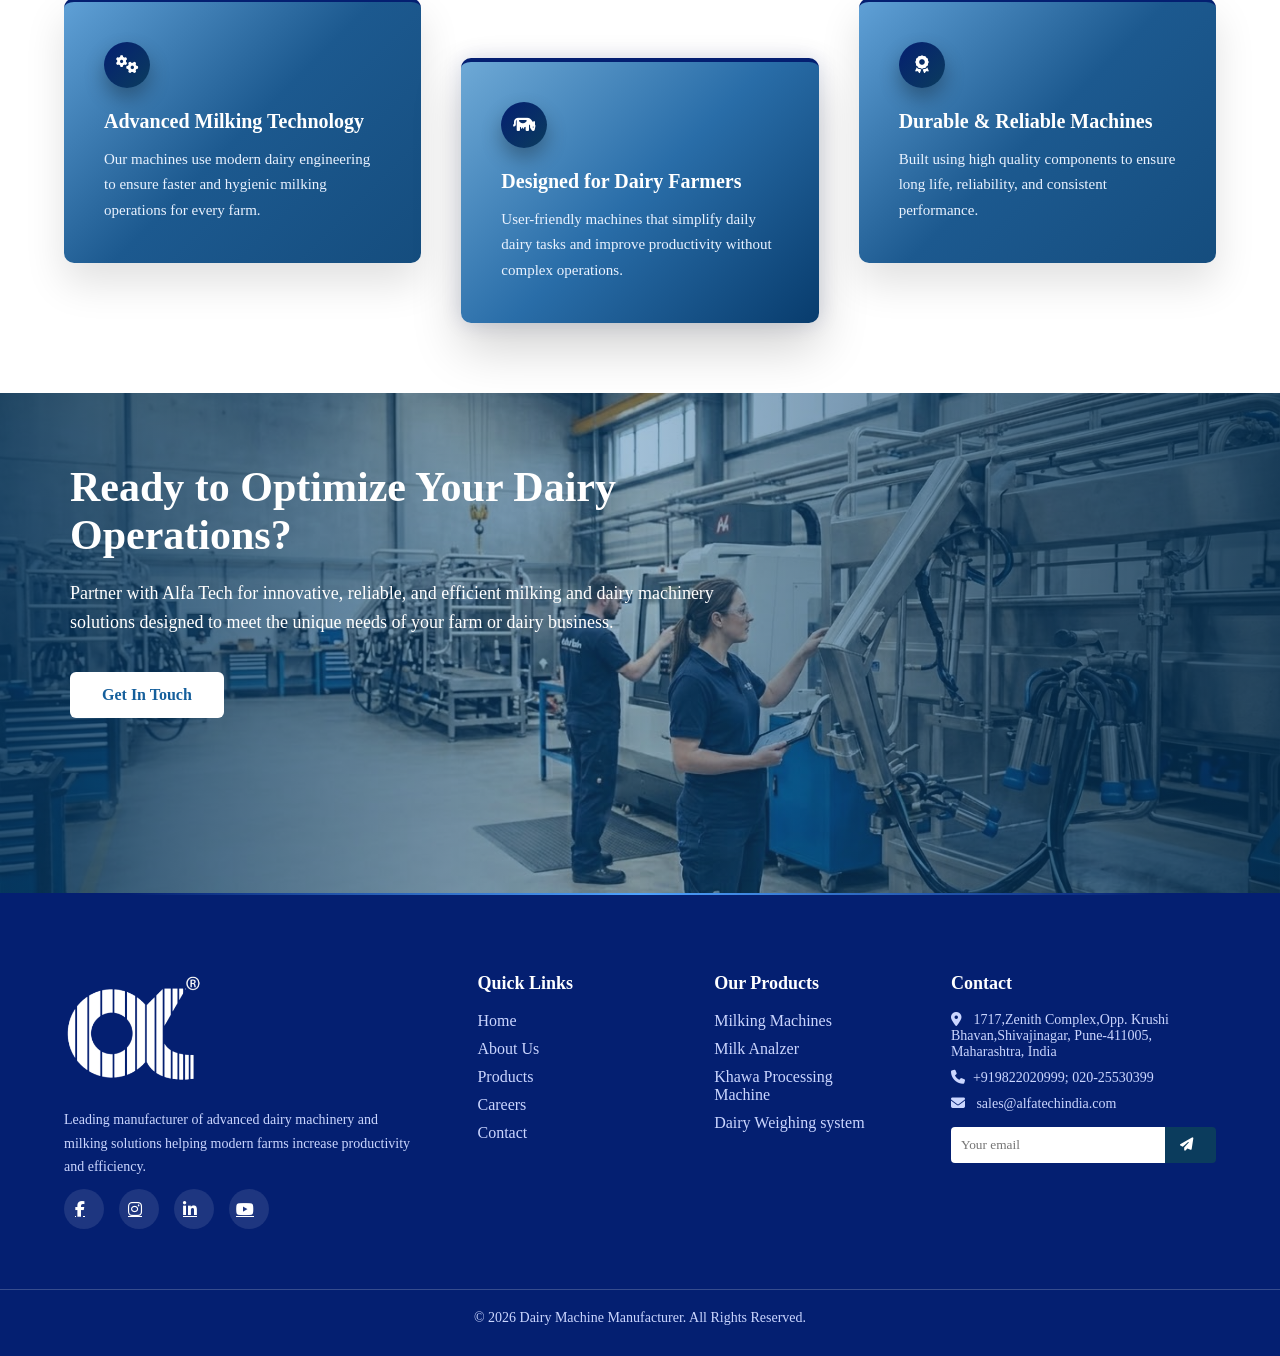
==== commit 3f454be4: "logo add to footer" ====
--- a/index.html
+++ b/index.html
@@ -51,10 +51,17 @@
 
 <div class="nav-right">
 
+   <!-- LOGIN BUTTON -->
+      <a href="login.html" class="login-btn">
+        Login
+      </a>
+
 <a href="contact.html" class="contact-btn">
 Contact
 <span>↗</span>
 </a>
+
+
 
 </div>
 
@@ -381,7 +388,7 @@
 
 <div class="footer-col footer-brand">
 
-<img src="images/logo.png" class="footer-logo">
+<img src="Images/logo.png" class="footer-logo">
 
 <p>
 Leading manufacturer of advanced dairy machinery and milking
--- a/css/style.css
+++ b/css/style.css
@@ -135,6 +135,21 @@
 }
 
 .contact-btn{
+background:#ffffff;
+color:#041f71;
+padding:12px 24px;
+border-radius:6px;
+text-decoration:none;
+font-weight:600;
+display:flex;
+align-items:center;
+gap:6px;
+transition:0.3s;
+border-color: #fff;
+margin-right: 20px;
+}
+
+.login-btn{
 background:#ffffff;
 color:#041f71;
 padding:12px 24px;
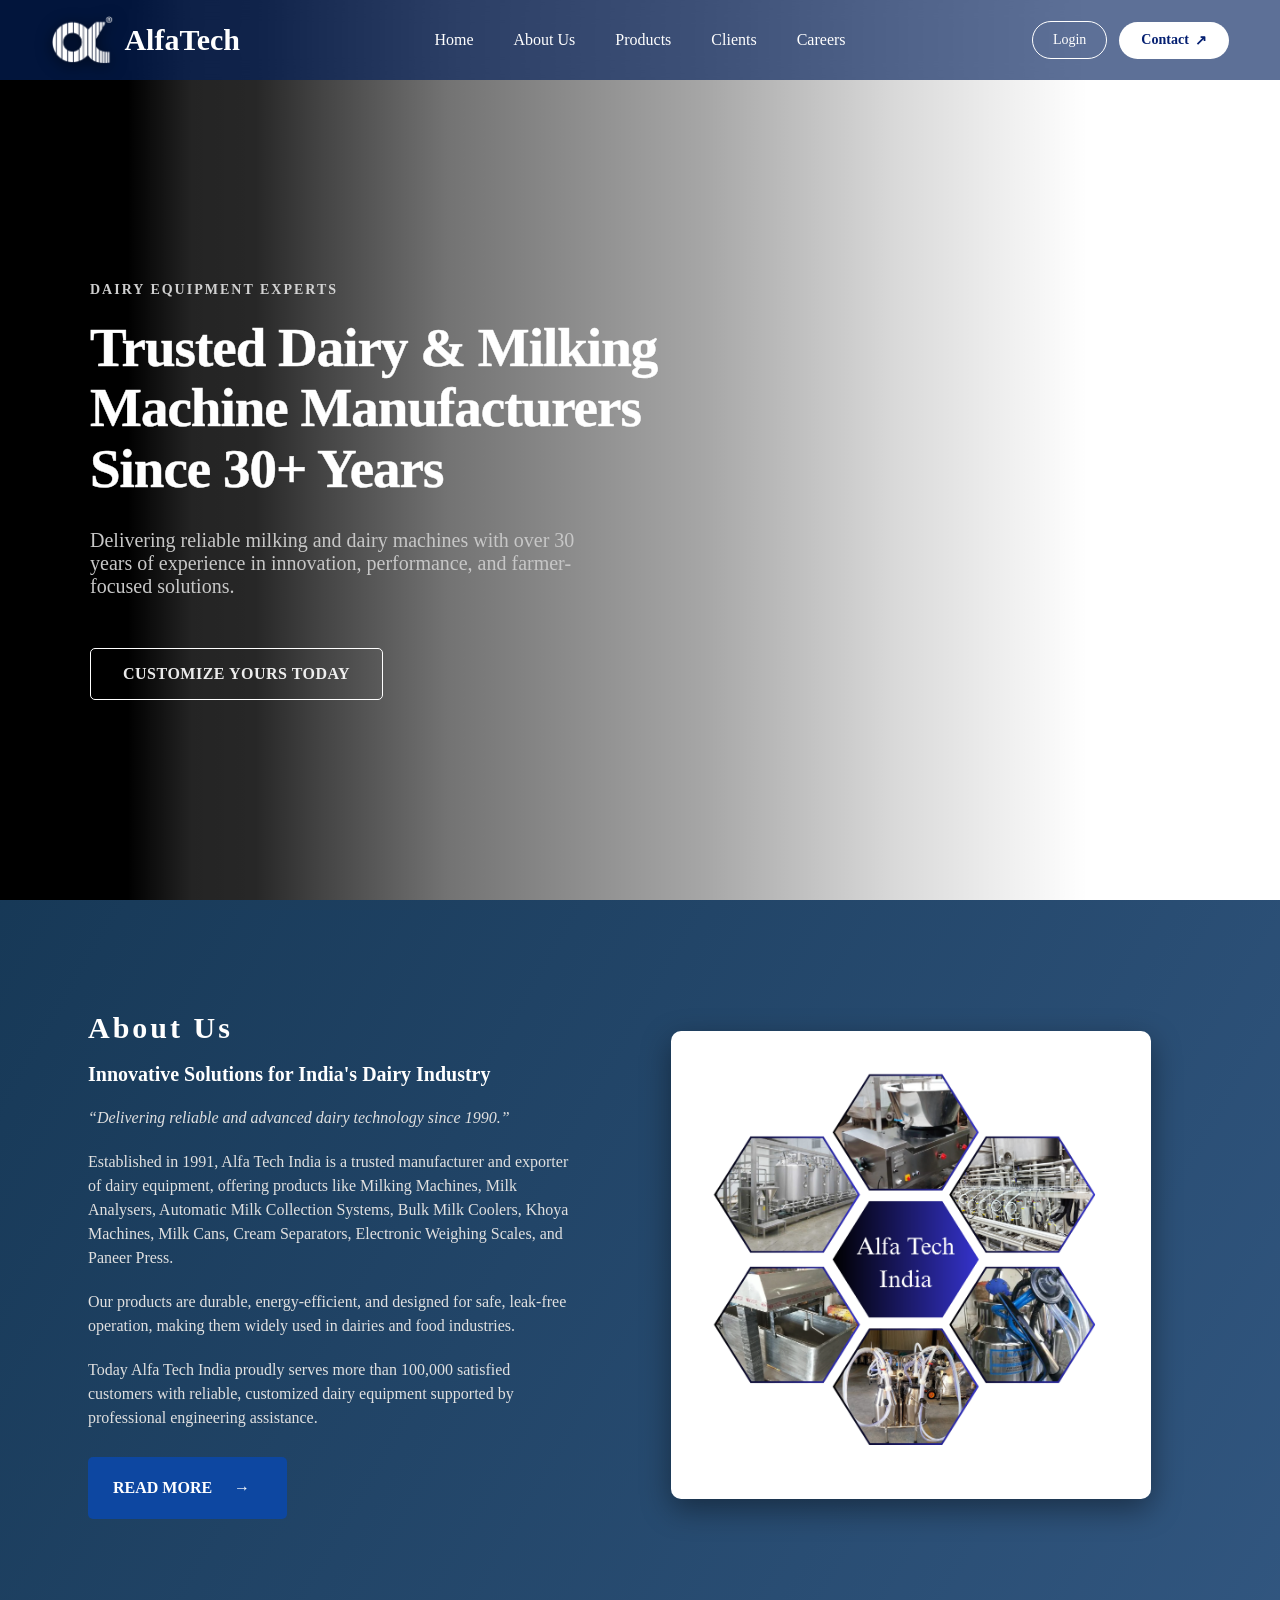
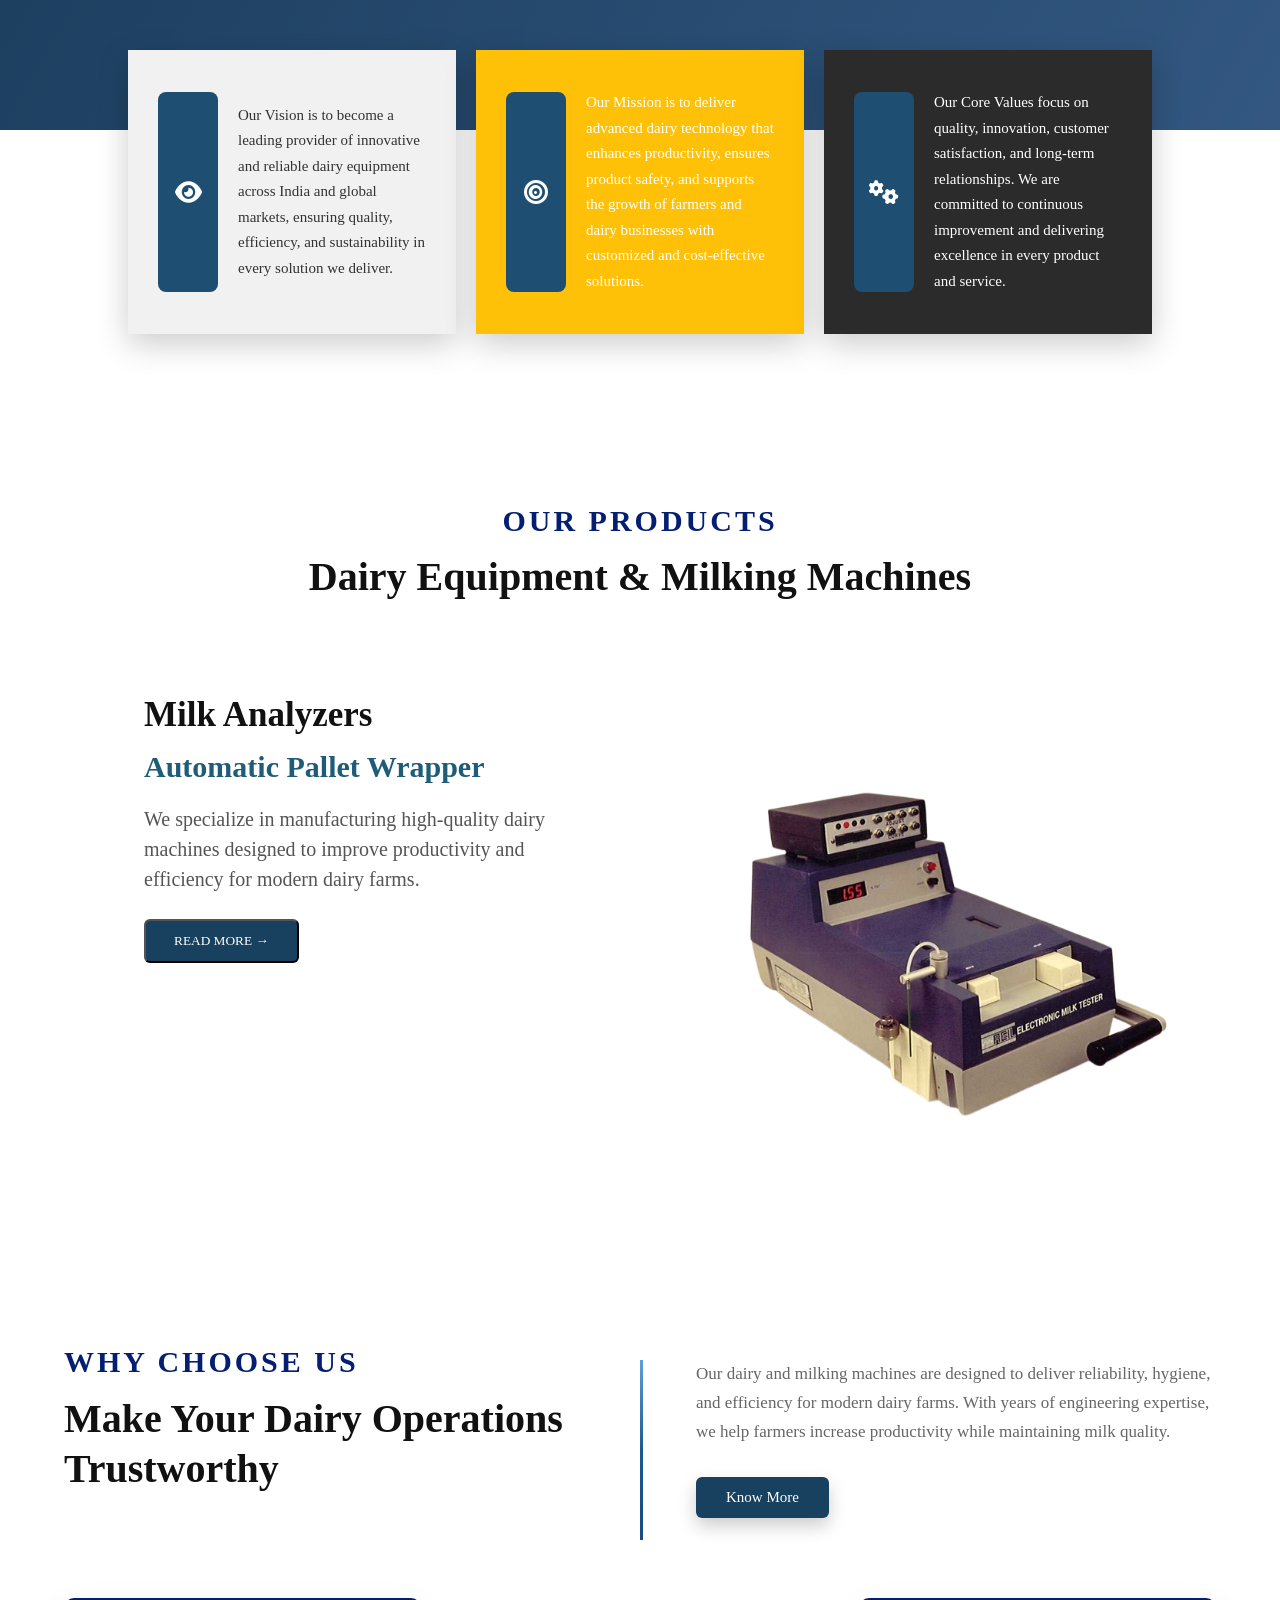
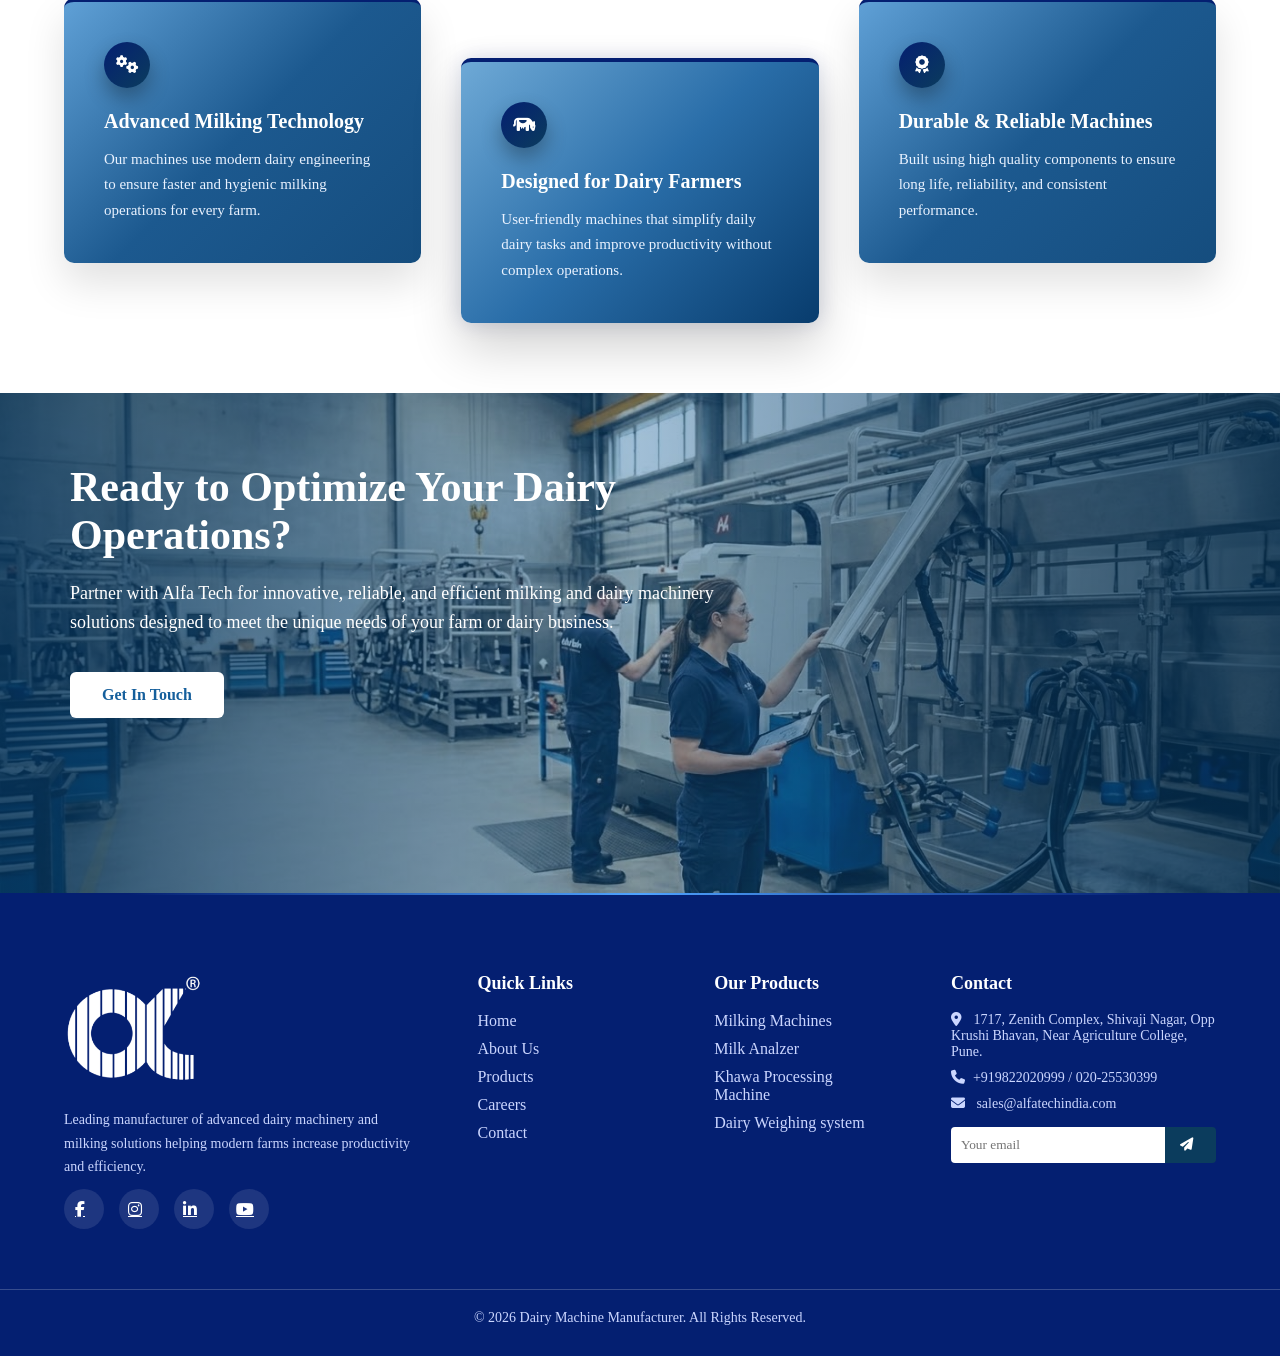
==== commit 20837008: "favicon" ====
--- a/index.html
+++ b/index.html
@@ -6,13 +6,15 @@
 <meta charset="UTF-8">
 <meta name="viewport" content="width=device-width, initial-scale=1.0">
 
-<title>Home</title>
+<title>AlfaTech</title>
 
 <link rel="stylesheet" href="css/style.css">
 
 <link rel="stylesheet"
 href="https://cdnjs.cloudflare.com/ajax/libs/font-awesome/6.5.0/css/all.min.css">
 </head>
+
+<link rel="icon" type="image/png" href="Images/logo.png">
 
 <body>
 
@@ -442,9 +444,8 @@
 <div class="footer-col">
 
 <h3>Contact</h3>
-
-<p><i class="fa-solid fa-location-dot"></i> 1717,Zenith Complex,Opp. Krushi Bhavan,Shivajinagar, Pune-411005, Maharashtra, India</p>
-<p><i class="fa-solid fa-phone"></i>+919822020999; 020-25530399</p>
+<p><i class="fa-solid fa-location-dot"></i> 1717, Zenith Complex, Shivaji Nagar, Opp Krushi Bhavan, Near Agriculture College, Pune.</p>
+<p><i class="fa-solid fa-phone"></i>+919822020999 / 020-25530399</p>
 <p><i class="fa-solid fa-envelope"></i> sales@alfatechindia.com</p>
 
 <div class="newsletter">
--- a/css/style.css
+++ b/css/style.css
@@ -129,48 +129,51 @@
 width:100%;
 }
 
-/* RIGHT BUTTON */
+/* RIGHT BUTTONS */
 .nav-right{
-justify-self:end;
-}
-
+    display:flex;
+    align-items:center;
+    gap:12px;
+    justify-content:flex-end;
+}
+
+/* LOGIN (secondary) */
+.login-btn{
+    padding:10px 20px;
+    border:1px solid white;
+    color:white;
+    border-radius:25px;
+    text-decoration:none;
+    font-size:14px;
+    transition:0.3s;
+}
+
+.login-btn:hover{
+    background:white;
+    color:#041f71;
+}
+
+/* CONTACT (primary) */
 .contact-btn{
-background:#ffffff;
-color:#041f71;
-padding:12px 24px;
-border-radius:6px;
-text-decoration:none;
-font-weight:600;
-display:flex;
-align-items:center;
-gap:6px;
-transition:0.3s;
-border-color: #fff;
-margin-right: 20px;
-}
-
-.login-btn{
-background:#ffffff;
-color:#041f71;
-padding:12px 24px;
-border-radius:6px;
-text-decoration:none;
-font-weight:600;
-display:flex;
-align-items:center;
-gap:6px;
-transition:0.3s;
-border-color: #fff;
-margin-right: 20px;
+    padding:10px 22px;
+    background:white;
+    color:#041f71;
+    border-radius:25px;
+    text-decoration:none;
+    font-size:14px;
+    font-weight:600;
+    display:flex;
+    align-items:center;
+    gap:6px;
+    transition:0.3s;
 }
 
 .contact-btn:hover{
-background:#02304fe9;
-color:white;
-border:2px solid #ffffff;       
-transform:translateY(-3px);
-}
-
+    background:#041f71;
+    color:white;
+    border:1px solid white;
+    transform:translateY(-2px);
+}
 
 /* GLASSMORPHISM ON SCROLL */
 .navbar.scrolled{
